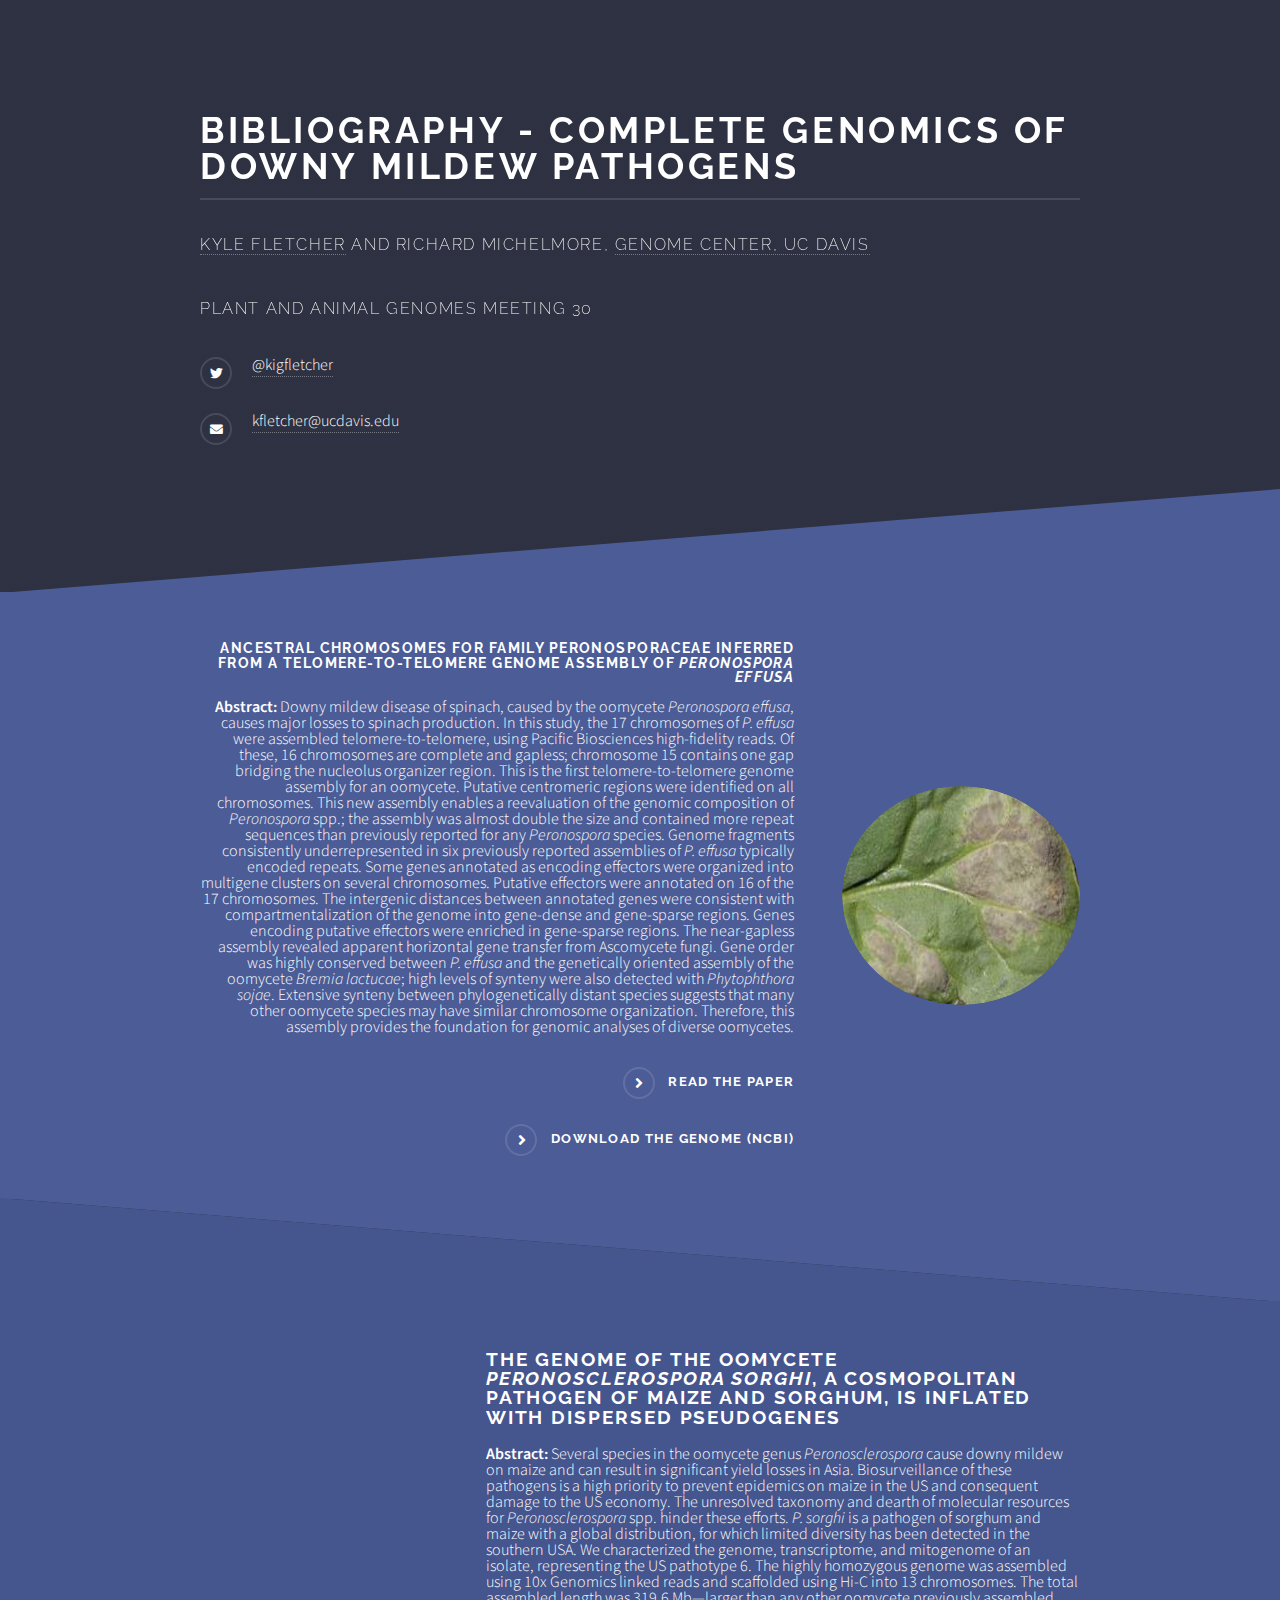
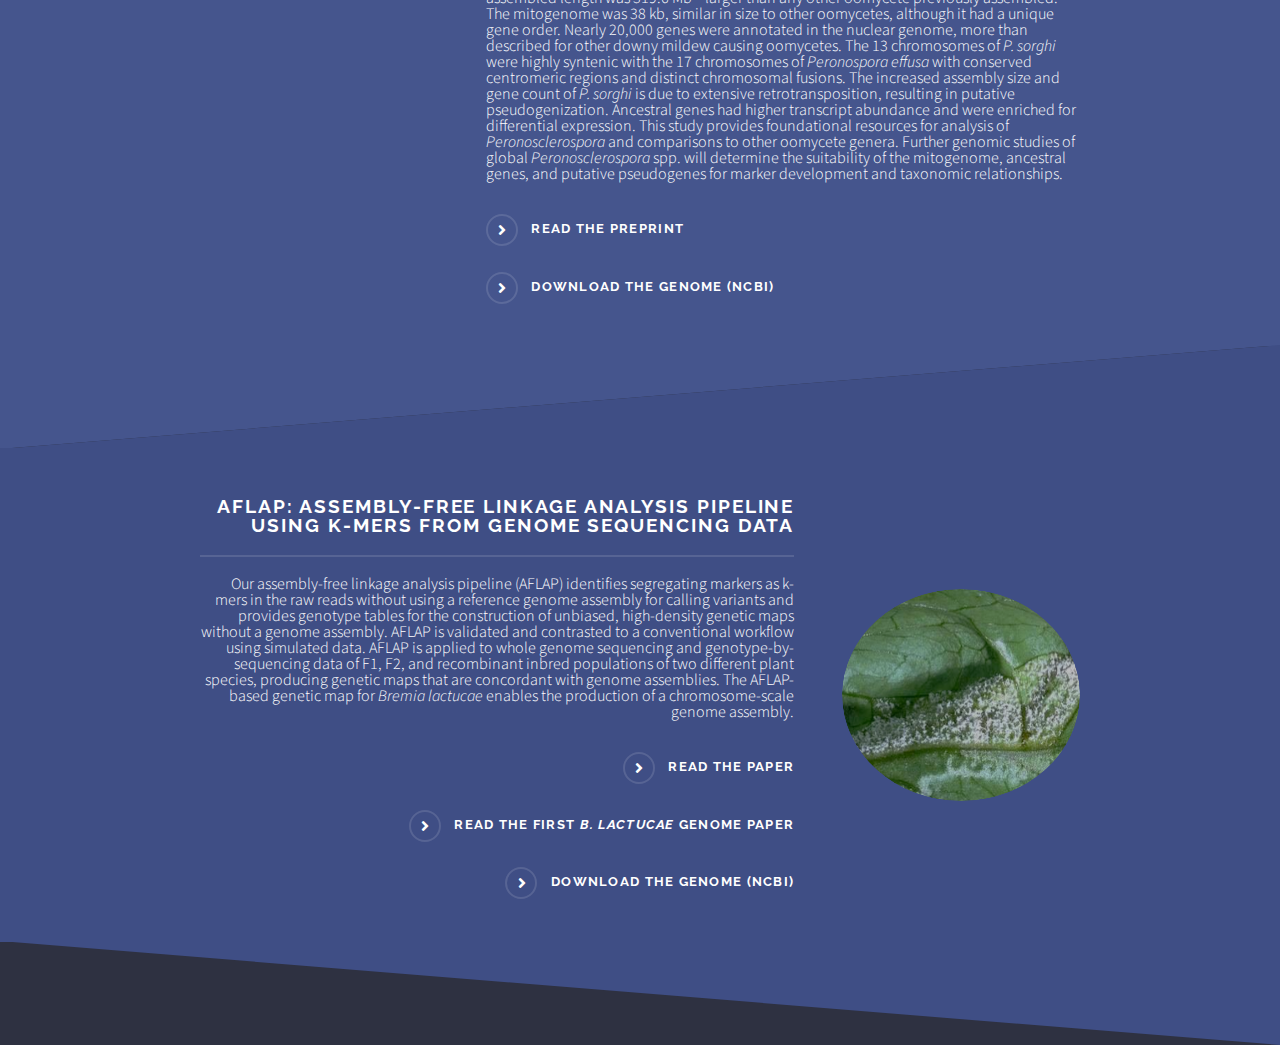
==== index.html @ bbe4cfde "Rename PAG-Bibliography.html to index.html" ====
<!DOCTYPE HTML>
<!--
	Solid State by HTML5 UP
	html5up.net | @ajlkn
	Free for personal and commercial use under the CCA 3.0 license (html5up.net/license)
-->
<html>
	<head>
		<title>Bibliography - Complete genomics of downy mildew pathogens</title>
		<meta charset="utf-8" />
		<meta name="viewport" content="width=device-width, initial-scale=1, user-scalable=no" />
		<link rel="stylesheet" href="assets/css/main.css" />
		<noscript><link rel="stylesheet" href="assets/css/noscript.css" /></noscript>
	</head>
	<body class="is-preload">

		<!-- Page Wrapper -->
			<div id="page-wrapper">
				<!-- Banner -->
					<section id="banner">
						<div class="inner">
							<h2>Bibliography - Complete genomics of downy mildew pathogens</h2>
							<p><a href="mailto:kfletcher@ucdavis.edu" target="_blank">Kyle Fletcher</a> and Richard Michelmore, <a href="https://genomecenter.ucdavis.edu/" target="_blank">Genome Center, UC Davis</a></p>
							<p>Plant and Animal Genomes meeting 30</p>
							<ul class="contact">
								<li class="icon brands fa-twitter"><a href="https://twitter.com/KIGFletcher" target="_blank"> @kigfletcher</a></li>
								<li class="icon solid fa-envelope"><a href="mailto:kfletcher@ucdavis.edu">kfletcher@ucdavis.edu</a></li>
							</ul>
						</div>
					</section>

				<!-- Wrapper -->
					<section id="wrapper">

						<!-- One -->
							<section id="one" class="wrapper spotlight style1">
								<div class="inner">
									<a class="image"><img src="images/PeffusaFig.png" alt="" /></a>
									<div class="content">
										<h3>Ancestral Chromosomes for Family Peronosporaceae Inferred from a Telomere-to-Telomere Genome Assembly of <i>Peronospora effusa</i></h3>
										<p><font size = "3"><b>Abstract:</b> Downy mildew disease of spinach, caused by the oomycete <i>Peronospora effusa</i>, causes major losses to spinach production. In this study, the 17 chromosomes of <i>P. effusa</i> were assembled telomere-to-telomere, using Pacific Biosciences high-fidelity reads. Of these, 16 chromosomes are complete and gapless; chromosome 15 contains one gap bridging the nucleolus organizer region. This is the first telomere-to-telomere genome assembly for an oomycete. Putative centromeric regions were identified on all chromosomes. This new assembly enables a reevaluation of the genomic composition of <i>Peronospora</i> spp.; the assembly was almost double the size and contained more repeat sequences than previously reported for any <i>Peronospora</i> species. Genome fragments consistently underrepresented in six previously reported assemblies of <i>P. effusa</i> typically encoded repeats. Some genes annotated as encoding effectors were organized into multigene clusters on several chromosomes. Putative effectors were annotated on 16 of the 17 chromosomes. The intergenic distances between annotated genes were consistent with compartmentalization of the genome into gene-dense and gene-sparse regions. Genes encoding putative effectors were enriched in gene-sparse regions. The near-gapless assembly revealed apparent horizontal gene transfer from Ascomycete fungi. Gene order was highly conserved between <i>P. effusa</i> and the genetically oriented assembly of the oomycete <i>Bremia lactucae</i>; high levels of synteny were also detected with <i>Phytophthora sojae</i>. Extensive synteny between phylogenetically distant species suggests that many other oomycete species may have similar chromosome organization. Therefore, this assembly provides the foundation for genomic analyses of diverse oomycetes.</font></p>
										<a href="https://apsjournals.apsnet.org/doi/10.1094/MPMI-09-21-0227-R" target="_blank" class="special">Read the paper</a>
										<a href="https://www.ncbi.nlm.nih.gov/assembly/GCA_021491655.1" target="_blank" class="special">Download the genome (NCBI)</a>
									</div>
								</div>
							</section>

						<!-- Two -->
							<section id="two" class="wrapper alt spotlight style2">
								<div class="inner">
									<a class="image"><img src="images/PsorghiFig.png" alt="" /></a>
									<div class="content">
										<h2>The genome of the oomycete <i>Peronosclerospora sorghi</i>, a cosmopolitan pathogen of maize and sorghum, is inflated with dispersed pseudogenes</h2>
										<p><font size = "3"><b>Abstract:</b> Several species in the oomycete genus <i>Peronosclerospora</i> cause downy mildew on maize and can result in significant yield losses in Asia. Biosurveillance of these pathogens is a high priority to prevent epidemics on maize in the US and consequent damage to the US economy. The unresolved taxonomy and dearth of molecular resources for <i>Peronosclerospora</i> spp. hinder these efforts. <i>P. sorghi</i> is a pathogen of sorghum and maize with a global distribution, for which limited diversity has been detected in the southern USA. We characterized the genome, transcriptome, and mitogenome of an isolate, representing the US pathotype 6. The highly homozygous genome was assembled using 10x Genomics linked reads and scaffolded using Hi-C into 13 chromosomes. The total assembled length was 319.6 Mb—larger than any other oomycete previously assembled. The mitogenome was 38 kb, similar in size to other oomycetes, although it had a unique gene order. Nearly 20,000 genes were annotated in the nuclear genome, more than described for other downy mildew causing oomycetes. The 13 chromosomes of <i>P. sorghi</i> were highly syntenic with the 17 chromosomes of <i>Peronospora effusa</i> with conserved centromeric regions and distinct chromosomal fusions. The increased assembly size and gene count of <i>P. sorghi</i> is due to extensive retrotransposition, resulting in putative pseudogenization. Ancestral genes had higher transcript abundance and were enriched for differential expression. This study provides foundational resources for analysis of <i>Peronosclerospora</i> and comparisons to other oomycete genera. Further genomic studies of global <i>Peronosclerospora</i> spp. will determine the suitability of the mitogenome, ancestral genes, and putative pseudogenes for marker development and taxonomic relationships.</font></p>
										<a href="https://www.biorxiv.org/content/10.1101/2022.07.13.499355v1" target="_blank" class="special">Read the preprint</a>
										<a href="https://www.ncbi.nlm.nih.gov/assembly/GCA_026184515.1/" target="_blank" class="special">Download the genome (NCBI)</a>
									</div>
								</div>
							</section>

						<!-- Three -->
							<section id="three" class="wrapper spotlight style3">
								<div class="inner">
									<a class="image"><img src="images/BlactucaeFig.png" alt="" /></a>
									<div class="content">
										<h2 class="major">AFLAP: assembly-free linkage analysis pipeline using k-mers from genome sequencing data</h2>
										<p><font size = "3">Our assembly-free linkage analysis pipeline (AFLAP) identifies segregating markers as k-mers in the raw reads without using a reference genome assembly for calling variants and provides genotype tables for the construction of unbiased, high-density genetic maps without a genome assembly. AFLAP is validated and contrasted to a conventional workflow using simulated data. AFLAP is applied to whole genome sequencing and genotype-by-sequencing data of F1, F2, and recombinant inbred populations of two different plant species, producing genetic maps that are concordant with genome assemblies. The AFLAP-based genetic map for <i>Bremia lactucae</i> enables the production of a chromosome-scale genome assembly.</font></p>
										<a href="https://genomebiology.biomedcentral.com/articles/10.1186/s13059-021-02326-x" target="_blank" class="special">Read the paper</a>
										<a href="https://www.nature.com/articles/s41467-019-10550-0" target="_blank" class="special">Read the first <i>B. lactucae</i> genome paper</a>
										<a href="https://www.ncbi.nlm.nih.gov/assembly/GCA_004359215.2" target="_blank" class="special">Download the genome (NCBI)</a>
									</div>
								</div>
							</section>



		<!-- Scripts -->
			<script src="assets/js/jquery.min.js"></script>
			<script src="assets/js/jquery.scrollex.min.js"></script>
			<script src="assets/js/browser.min.js"></script>
			<script src="assets/js/breakpoints.min.js"></script>
			<script src="assets/js/util.js"></script>
			<script src="assets/js/main.js"></script>

	</body>
</html>
---- assets/css/main.css ----
@import url(fontawesome-all.min.css);
@import url("https://fonts.googleapis.com/css?family=Raleway:200,700|Source+Sans+Pro:300,600,300italic,600italic");

/*
	Solid State by HTML5 UP
	html5up.net | @ajlkn
	Free for personal and commercial use under the CCA 3.0 license (html5up.net/license)
*/

html, body, div, span, applet, object,
iframe, h1, h2, h3, h4, h5, h6, p, blockquote,
pre, a, abbr, acronym, address, big, cite,
code, del, dfn, em, img, ins, kbd, q, s, samp,
small, strike, strong, sub, sup, tt, var, b,
u, i, center, dl, dt, dd, ol, ul, li, fieldset,
form, label, legend, table, caption, tbody,
tfoot, thead, tr, th, td, article, aside,
canvas, details, embed, figure, figcaption,
footer, header, hgroup, menu, nav, output, ruby,
section, summary, time, mark, audio, video {
	margin: 0;
	padding: 0;
	border: 0;
	font-size: 100%;
	font: inherit;
	vertical-align: baseline;}

article, aside, details, figcaption, figure,
footer, header, hgroup, menu, nav, section {
	display: block;}

body {
	line-height: 1;
}

ol, ul {
	list-style: none;
}

blockquote, q {
	quotes: none;
}

	blockquote:before, blockquote:after, q:before, q:after {
		content: '';
		content: none;
	}

table {
	border-collapse: collapse;
	border-spacing: 0;
}

body {
	-webkit-text-size-adjust: none;
}

mark {
	background-color: transparent;
	color: inherit;
}

input::-moz-focus-inner {
	border: 0;
	padding: 0;
}

input, select, textarea {
	-moz-appearance: none;
	-webkit-appearance: none;
	-ms-appearance: none;
	appearance: none;
}

/* Basic */

	@-ms-viewport {
		width: device-width;
	}

	body {
		-ms-overflow-style: scrollbar;
	}

	@media screen and (max-width: 480px) {

		html, body {
			min-width: 320px;
		}

	}

	html {
		box-sizing: border-box;
	}

	*, *:before, *:after {
		box-sizing: inherit;
	}

	body {
		background-color: #2e3141;
		background-image: linear-gradient(to top, rgba(46, 49, 65, 0.8), rgba(46, 49, 65, 0.8)), url("../../images/bg.jpg");
		background-size: auto,
 cover;
		background-attachment: fixed,
 fixed;
		background-position: center,
 center;
	}

		body.is-preload *, body.is-preload *:before, body.is-preload *:after {
			-moz-animation: none !important;
			-webkit-animation: none !important;
			-ms-animation: none !important;
			animation: none !important;
			-moz-transition: none !important;
			-webkit-transition: none !important;
			-ms-transition: none !important;
			transition: none !important;
		}

/* Type */

	body, input, select, textarea {
		color: #ffffff;
		font-family: "Source Sans Pro", Helvetica, sans-serif;
		font-size: 16.5pt;
		font-weight: 300;
		line-height: 1;
	}

		@media screen and (max-width: 1680px) {

			body, input, select, textarea {
				font-size: 13pt;
			}

		}

		@media screen and (max-width: 1280px) {

			body, input, select, textarea {
				font-size: 12pt;
			}

		}

		@media screen and (max-width: 980px) {

			body, input, select, textarea {
				font-size: 12pt;
			}

		}

		@media screen and (max-width: 736px) {

			body, input, select, textarea {
				font-size: 12pt;
			}

		}

		@media screen and (max-width: 480px) {

			body, input, select, textarea {
				font-size: 12pt;
			}

		}

	a {
		-moz-transition: color 0.2s ease-in-out, border-bottom-color 0.2s ease-in-out;
		-webkit-transition: color 0.2s ease-in-out, border-bottom-color 0.2s ease-in-out;
		-ms-transition: color 0.2s ease-in-out, border-bottom-color 0.2s ease-in-out;
		transition: color 0.2s ease-in-out, border-bottom-color 0.2s ease-in-out;
		border-bottom: dotted 1px rgba(255, 255, 255, 0.35);
		color: #ffffff;
		text-decoration: none;
	}

		a:hover {
			border-bottom-color: transparent;
			color: #ffffff !important;
		}

		a.special:not(.button) {
			text-decoration: none;
			border-bottom: 0;
			display: block;
			font-family: Raleway, Helvetica, sans-serif;
			font-size: 0.8em;
			font-weight: 700;
			letter-spacing: 0.1em;
			margin: 0 0 2em 0;
			text-transform: uppercase;
		}

			a.special:not(.button):before {
				-moz-osx-font-smoothing: grayscale;
				-webkit-font-smoothing: antialiased;
				display: inline-block;
				font-style: normal;
				font-variant: normal;
				text-rendering: auto;
				line-height: 1;
				text-transform: none !important;
				font-family: 'Font Awesome 5 Free';
				font-weight: 900;
			}

			a.special:not(.button):before {
				-moz-transition: background-color 0.2s ease-in-out;
				-webkit-transition: background-color 0.2s ease-in-out;
				-ms-transition: background-color 0.2s ease-in-out;
				transition: background-color 0.2s ease-in-out;
				border-radius: 100%;
				border: solid 2px rgba(255, 255, 255, 0.125);
				content: '\f105';
				display: inline-block;
				font-size: 1.25em;
				height: 2em;
				line-height: 1.75em;
				margin-right: 0.85em;
				text-align: center;
				text-indent: 0.15em;
				vertical-align: middle;
				width: 2em;
			}

			a.special:not(.button):hover:before {
				background-color: rgba(255, 255, 255, 0.025);
			}

			a.special:not(.button):active:before {
				background-color: rgba(255, 255, 255, 0.075);
			}

	strong, b {
		color: #ffffff;
		font-weight: 600;
	}

	em, i {
		font-style: italic;
	}

	p {
		margin: 0 0 2em 0;
	}

	h1, h2, h3, h4, h5, h6 {
		color: #ffffff;
		font-family: Raleway, Helvetica, sans-serif;
		font-weight: 700;
		letter-spacing: 0.1em;
		margin: 0 0 1em 0;
		text-transform: uppercase;
	}

		h1 a, h2 a, h3 a, h4 a, h5 a, h6 a {
			color: inherit;
			text-decoration: none;
			border-bottom: 0;
		}

		h1 span, h2 span, h3 span, h4 span, h5 span, h6 span {
			font-weight: 200;
		}

		h1.major, h2.major, h3.major, h4.major, h5.major, h6.major {
			padding-bottom: 1em;
			border-bottom: solid 2px rgba(255, 255, 255, 0.125);
		}

	h2 {
		font-size: 1.2em;
	}

	h3 {
		font-size: 0.9em;
	}

	h4 {
		font-size: 0.7em;
	}

	h5 {
		font-size: 0.7em;
	}

	h6 {
		font-size: 0.7em;
	}

	@media screen and (max-width: 736px) {

		h2 {
			font-size: 1em;
		}

		h3 {
			font-size: 0.8em;
		}

	}

	sub {
		font-size: 0.8em;
		position: relative;
		top: 0.5em;
	}

	sup {
		font-size: 0.8em;
		position: relative;
		top: -0.5em;
	}

	blockquote {
		border-left: solid 4px rgba(255, 255, 255, 0.125);
		font-style: italic;
		margin: 0 0 2em 0;
		padding: 0.5em 0 0.5em 2em;
	}

	code {
		background: rgba(255, 255, 255, 0.025);
		border-radius: 5px;
		border: solid 2px rgba(255, 255, 255, 0.125);
		font-family: "Courier New", monospace;
		font-size: 0.9em;
		margin: 0 0.25em;
		padding: 0.25em 0.65em;
	}

	pre {
		-webkit-overflow-scrolling: touch;
		font-family: "Courier New", monospace;
		font-size: 0.9em;
		margin: 0 0 2em 0;
	}

		pre code {
			display: block;
			line-height: 1.75em;
			padding: 1em 1.5em;
			overflow-x: auto;
		}

	hr {
		border: 0;
		border-bottom: solid 2px rgba(255, 255, 255, 0.125);
		margin: 2.5em 0;
	}

		hr.major {
			margin: 4em 0;
		}

	.align-left {
		text-align: left;
	}

	.align-center {
		text-align: center;
	}

	.align-right {
		text-align: right;
	}

/* Row */

	.row {
		display: flex;
		flex-wrap: wrap;
		box-sizing: border-box;
		align-items: stretch;
	}

		.row > * {
			box-sizing: border-box;
		}

		.row.gtr-uniform > * > :last-child {
			margin-bottom: 0;
		}

		.row.aln-left {
			justify-content: flex-start;
		}

		.row.aln-center {
			justify-content: center;
		}

		.row.aln-right {
			justify-content: flex-end;
		}

		.row.aln-top {
			align-items: flex-start;
		}

		.row.aln-middle {
			align-items: center;
		}

		.row.aln-bottom {
			align-items: flex-end;
		}

		.row > .imp {
			order: -1;
		}

		.row > .col-1 {
			width: 8.33333%;
		}

		.row > .off-1 {
			margin-left: 8.33333%;
		}

		.row > .col-2 {
			width: 16.66667%;
		}

		.row > .off-2 {
			margin-left: 16.66667%;
		}

		.row > .col-3 {
			width: 25%;
		}

		.row > .off-3 {
			margin-left: 25%;
		}

		.row > .col-4 {
			width: 33.33333%;
		}

		.row > .off-4 {
			margin-left: 33.33333%;
		}

		.row > .col-5 {
			width: 41.66667%;
		}

		.row > .off-5 {
			margin-left: 41.66667%;
		}

		.row > .col-6 {
			width: 50%;
		}

		.row > .off-6 {
			margin-left: 50%;
		}

		.row > .col-7 {
			width: 58.33333%;
		}

		.row > .off-7 {
			margin-left: 58.33333%;
		}

		.row > .col-8 {
			width: 66.66667%;
		}

		.row > .off-8 {
			margin-left: 66.66667%;
		}

		.row > .col-9 {
			width: 75%;
		}

		.row > .off-9 {
			margin-left: 75%;
		}

		.row > .col-10 {
			width: 83.33333%;
		}

		.row > .off-10 {
			margin-left: 83.33333%;
		}

		.row > .col-11 {
			width: 91.66667%;
		}

		.row > .off-11 {
			margin-left: 91.66667%;
		}

		.row > .col-12 {
			width: 100%;
		}

		.row > .off-12 {
			margin-left: 100%;
		}

		.row.gtr-0 {
			margin-top: 0;
			margin-left: 0em;
		}

			.row.gtr-0 > * {
				padding: 0 0 0 0em;
			}

			.row.gtr-0.gtr-uniform {
				margin-top: 0em;
			}

				.row.gtr-0.gtr-uniform > * {
					padding-top: 0em;
				}

		.row.gtr-25 {
			margin-top: 0;
			margin-left: -0.4375em;
		}

			.row.gtr-25 > * {
				padding: 0 0 0 0.4375em;
			}

			.row.gtr-25.gtr-uniform {
				margin-top: -0.4375em;
			}

				.row.gtr-25.gtr-uniform > * {
					padding-top: 0.4375em;
				}

		.row.gtr-50 {
			margin-top: 0;
			margin-left: -0.875em;
		}

			.row.gtr-50 > * {
				padding: 0 0 0 0.875em;
			}

			.row.gtr-50.gtr-uniform {
				margin-top: -0.875em;
			}

				.row.gtr-50.gtr-uniform > * {
					padding-top: 0.875em;
				}

		.row {
			margin-top: 0;
			margin-left: -1.75em;
		}

			.row > * {
				padding: 0 0 0 1.75em;
			}

			.row.gtr-uniform {
				margin-top: -1.75em;
			}

				.row.gtr-uniform > * {
					padding-top: 1.75em;
				}

		.row.gtr-150 {
			margin-top: 0;
			margin-left: -2.625em;
		}

			.row.gtr-150 > * {
				padding: 0 0 0 2.625em;
			}

			.row.gtr-150.gtr-uniform {
				margin-top: -2.625em;
			}

				.row.gtr-150.gtr-uniform > * {
					padding-top: 2.625em;
				}

		.row.gtr-200 {
			margin-top: 0;
			margin-left: -3.5em;
		}

			.row.gtr-200 > * {
				padding: 0 0 0 3.5em;
			}

			.row.gtr-200.gtr-uniform {
				margin-top: -3.5em;
			}

				.row.gtr-200.gtr-uniform > * {
					padding-top: 3.5em;
				}

		@media screen and (max-width: 1680px) {

			.row {
				display: flex;
				flex-wrap: wrap;
				box-sizing: border-box;
				align-items: stretch;
			}

				.row > * {
					box-sizing: border-box;
				}

				.row.gtr-uniform > * > :last-child {
					margin-bottom: 0;
				}

				.row.aln-left {
					justify-content: flex-start;
				}

				.row.aln-center {
					justify-content: center;
				}

				.row.aln-right {
					justify-content: flex-end;
				}

				.row.aln-top {
					align-items: flex-start;
				}

				.row.aln-middle {
					align-items: center;
				}

				.row.aln-bottom {
					align-items: flex-end;
				}

				.row > .imp-xlarge {
					order: -1;
				}

				.row > .col-1-xlarge {
					width: 8.33333%;
				}

				.row > .off-1-xlarge {
					margin-left: 8.33333%;
				}

				.row > .col-2-xlarge {
					width: 16.66667%;
				}

				.row > .off-2-xlarge {
					margin-left: 16.66667%;
				}

				.row > .col-3-xlarge {
					width: 25%;
				}

				.row > .off-3-xlarge {
					margin-left: 25%;
				}

				.row > .col-4-xlarge {
					width: 33.33333%;
				}

				.row > .off-4-xlarge {
					margin-left: 33.33333%;
				}

				.row > .col-5-xlarge {
					width: 41.66667%;
				}

				.row > .off-5-xlarge {
					margin-left: 41.66667%;
				}

				.row > .col-6-xlarge {
					width: 50%;
				}

				.row > .off-6-xlarge {
					margin-left: 50%;
				}

				.row > .col-7-xlarge {
					width: 58.33333%;
				}

				.row > .off-7-xlarge {
					margin-left: 58.33333%;
				}

				.row > .col-8-xlarge {
					width: 66.66667%;
				}

				.row > .off-8-xlarge {
					margin-left: 66.66667%;
				}

				.row > .col-9-xlarge {
					width: 75%;
				}

				.row > .off-9-xlarge {
					margin-left: 75%;
				}

				.row > .col-10-xlarge {
					width: 83.33333%;
				}

				.row > .off-10-xlarge {
					margin-left: 83.33333%;
				}

				.row > .col-11-xlarge {
					width: 91.66667%;
				}

				.row > .off-11-xlarge {
					margin-left: 91.66667%;
				}

				.row > .col-12-xlarge {
					width: 100%;
				}

				.row > .off-12-xlarge {
					margin-left: 100%;
				}

				.row.gtr-0 {
					margin-top: 0;
					margin-left: 0em;
				}

					.row.gtr-0 > * {
						padding: 0 0 0 0em;
					}

					.row.gtr-0.gtr-uniform {
						margin-top: 0em;
					}

						.row.gtr-0.gtr-uniform > * {
							padding-top: 0em;
						}

				.row.gtr-25 {
					margin-top: 0;
					margin-left: -0.4375em;
				}

					.row.gtr-25 > * {
						padding: 0 0 0 0.4375em;
					}

					.row.gtr-25.gtr-uniform {
						margin-top: -0.4375em;
					}

						.row.gtr-25.gtr-uniform > * {
							padding-top: 0.4375em;
						}

				.row.gtr-50 {
					margin-top: 0;
					margin-left: -0.875em;
				}

					.row.gtr-50 > * {
						padding: 0 0 0 0.875em;
					}

					.row.gtr-50.gtr-uniform {
						margin-top: -0.875em;
					}

						.row.gtr-50.gtr-uniform > * {
							padding-top: 0.875em;
						}

				.row {
					margin-top: 0;
					margin-left: -1.75em;
				}

					.row > * {
						padding: 0 0 0 1.75em;
					}

					.row.gtr-uniform {
						margin-top: -1.75em;
					}

						.row.gtr-uniform > * {
							padding-top: 1.75em;
						}

				.row.gtr-150 {
					margin-top: 0;
					margin-left: -2.625em;
				}

					.row.gtr-150 > * {
						padding: 0 0 0 2.625em;
					}

					.row.gtr-150.gtr-uniform {
						margin-top: -2.625em;
					}

						.row.gtr-150.gtr-uniform > * {
							padding-top: 2.625em;
						}

				.row.gtr-200 {
					margin-top: 0;
					margin-left: -3.5em;
				}

					.row.gtr-200 > * {
						padding: 0 0 0 3.5em;
					}

					.row.gtr-200.gtr-uniform {
						margin-top: -3.5em;
					}

						.row.gtr-200.gtr-uniform > * {
							padding-top: 3.5em;
						}

		}

		@media screen and (max-width: 1280px) {

			.row {
				display: flex;
				flex-wrap: wrap;
				box-sizing: border-box;
				align-items: stretch;
			}

				.row > * {
					box-sizing: border-box;
				}

				.row.gtr-uniform > * > :last-child {
					margin-bottom: 0;
				}

				.row.aln-left {
					justify-content: flex-start;
				}

				.row.aln-center {
					justify-content: center;
				}

				.row.aln-right {
					justify-content: flex-end;
				}

				.row.aln-top {
					align-items: flex-start;
				}

				.row.aln-middle {
					align-items: center;
				}

				.row.aln-bottom {
					align-items: flex-end;
				}

				.row > .imp-large {
					order: -1;
				}

				.row > .col-1-large {
					width: 8.33333%;
				}

				.row > .off-1-large {
					margin-left: 8.33333%;
				}

				.row > .col-2-large {
					width: 16.66667%;
				}

				.row > .off-2-large {
					margin-left: 16.66667%;
				}

				.row > .col-3-large {
					width: 25%;
				}

				.row > .off-3-large {
					margin-left: 25%;
				}

				.row > .col-4-large {
					width: 33.33333%;
				}

				.row > .off-4-large {
					margin-left: 33.33333%;
				}

				.row > .col-5-large {
					width: 41.66667%;
				}

				.row > .off-5-large {
					margin-left: 41.66667%;
				}

				.row > .col-6-large {
					width: 50%;
				}

				.row > .off-6-large {
					margin-left: 50%;
				}

				.row > .col-7-large {
					width: 58.33333%;
				}

				.row > .off-7-large {
					margin-left: 58.33333%;
				}

				.row > .col-8-large {
					width: 66.66667%;
				}

				.row > .off-8-large {
					margin-left: 66.66667%;
				}

				.row > .col-9-large {
					width: 75%;
				}

				.row > .off-9-large {
					margin-left: 75%;
				}

				.row > .col-10-large {
					width: 83.33333%;
				}

				.row > .off-10-large {
					margin-left: 83.33333%;
				}

				.row > .col-11-large {
					width: 91.66667%;
				}

				.row > .off-11-large {
					margin-left: 91.66667%;
				}

				.row > .col-12-large {
					width: 100%;
				}

				.row > .off-12-large {
					margin-left: 100%;
				}

				.row.gtr-0 {
					margin-top: 0;
					margin-left: 0em;
				}

					.row.gtr-0 > * {
						padding: 0 0 0 0em;
					}

					.row.gtr-0.gtr-uniform {
						margin-top: 0em;
					}

						.row.gtr-0.gtr-uniform > * {
							padding-top: 0em;
						}

				.row.gtr-25 {
					margin-top: 0;
					margin-left: -0.4375em;
				}

					.row.gtr-25 > * {
						padding: 0 0 0 0.4375em;
					}

					.row.gtr-25.gtr-uniform {
						margin-top: -0.4375em;
					}

						.row.gtr-25.gtr-uniform > * {
							padding-top: 0.4375em;
						}

				.row.gtr-50 {
					margin-top: 0;
					margin-left: -0.875em;
				}

					.row.gtr-50 > * {
						padding: 0 0 0 0.875em;
					}

					.row.gtr-50.gtr-uniform {
						margin-top: -0.875em;
					}

						.row.gtr-50.gtr-uniform > * {
							padding-top: 0.875em;
						}

				.row {
					margin-top: 0;
					margin-left: -1.75em;
				}

					.row > * {
						padding: 0 0 0 1.75em;
					}

					.row.gtr-uniform {
						margin-top: -1.75em;
					}

						.row.gtr-uniform > * {
							padding-top: 1.75em;
						}

				.row.gtr-150 {
					margin-top: 0;
					margin-left: -2.625em;
				}

					.row.gtr-150 > * {
						padding: 0 0 0 2.625em;
					}

					.row.gtr-150.gtr-uniform {
						margin-top: -2.625em;
					}

						.row.gtr-150.gtr-uniform > * {
							padding-top: 2.625em;
						}

				.row.gtr-200 {
					margin-top: 0;
					margin-left: -3.5em;
				}

					.row.gtr-200 > * {
						padding: 0 0 0 3.5em;
					}

					.row.gtr-200.gtr-uniform {
						margin-top: -3.5em;
					}

						.row.gtr-200.gtr-uniform > * {
							padding-top: 3.5em;
						}

		}

		@media screen and (max-width: 980px) {

			.row {
				display: flex;
				flex-wrap: wrap;
				box-sizing: border-box;
				align-items: stretch;
			}

				.row > * {
					box-sizing: border-box;
				}

				.row.gtr-uniform > * > :last-child {
					margin-bottom: 0;
				}

				.row.aln-left {
					justify-content: flex-start;
				}

				.row.aln-center {
					justify-content: center;
				}

				.row.aln-right {
					justify-content: flex-end;
				}

				.row.aln-top {
					align-items: flex-start;
				}

				.row.aln-middle {
					align-items: center;
				}

				.row.aln-bottom {
					align-items: flex-end;
				}

				.row > .imp-medium {
					order: -1;
				}

				.row > .col-1-medium {
					width: 8.33333%;
				}

				.row > .off-1-medium {
					margin-left: 8.33333%;
				}

				.row > .col-2-medium {
					width: 16.66667%;
				}

				.row > .off-2-medium {
					margin-left: 16.66667%;
				}

				.row > .col-3-medium {
					width: 25%;
				}

				.row > .off-3-medium {
					margin-left: 25%;
				}

				.row > .col-4-medium {
					width: 33.33333%;
				}

				.row > .off-4-medium {
					margin-left: 33.33333%;
				}

				.row > .col-5-medium {
					width: 41.66667%;
				}

				.row > .off-5-medium {
					margin-left: 41.66667%;
				}

				.row > .col-6-medium {
					width: 50%;
				}

				.row > .off-6-medium {
					margin-left: 50%;
				}

				.row > .col-7-medium {
					width: 58.33333%;
				}

				.row > .off-7-medium {
					margin-left: 58.33333%;
				}

				.row > .col-8-medium {
					width: 66.66667%;
				}

				.row > .off-8-medium {
					margin-left: 66.66667%;
				}

				.row > .col-9-medium {
					width: 75%;
				}

				.row > .off-9-medium {
					margin-left: 75%;
				}

				.row > .col-10-medium {
					width: 83.33333%;
				}

				.row > .off-10-medium {
					margin-left: 83.33333%;
				}

				.row > .col-11-medium {
					width: 91.66667%;
				}

				.row > .off-11-medium {
					margin-left: 91.66667%;
				}

				.row > .col-12-medium {
					width: 100%;
				}

				.row > .off-12-medium {
					margin-left: 100%;
				}

				.row.gtr-0 {
					margin-top: 0;
					margin-left: 0em;
				}

					.row.gtr-0 > * {
						padding: 0 0 0 0em;
					}

					.row.gtr-0.gtr-uniform {
						margin-top: 0em;
					}

						.row.gtr-0.gtr-uniform > * {
							padding-top: 0em;
						}

				.row.gtr-25 {
					margin-top: 0;
					margin-left: -0.4375em;
				}

					.row.gtr-25 > * {
						padding: 0 0 0 0.4375em;
					}

					.row.gtr-25.gtr-uniform {
						margin-top: -0.4375em;
					}

						.row.gtr-25.gtr-uniform > * {
							padding-top: 0.4375em;
						}

				.row.gtr-50 {
					margin-top: 0;
					margin-left: -0.875em;
				}

					.row.gtr-50 > * {
						padding: 0 0 0 0.875em;
					}

					.row.gtr-50.gtr-uniform {
						margin-top: -0.875em;
					}

						.row.gtr-50.gtr-uniform > * {
							padding-top: 0.875em;
						}

				.row {
					margin-top: 0;
					margin-left: -1.75em;
				}

					.row > * {
						padding: 0 0 0 1.75em;
					}

					.row.gtr-uniform {
						margin-top: -1.75em;
					}

						.row.gtr-uniform > * {
							padding-top: 1.75em;
						}

				.row.gtr-150 {
					margin-top: 0;
					margin-left: -2.625em;
				}

					.row.gtr-150 > * {
						padding: 0 0 0 2.625em;
					}

					.row.gtr-150.gtr-uniform {
						margin-top: -2.625em;
					}

						.row.gtr-150.gtr-uniform > * {
							padding-top: 2.625em;
						}

				.row.gtr-200 {
					margin-top: 0;
					margin-left: -3.5em;
				}

					.row.gtr-200 > * {
						padding: 0 0 0 3.5em;
					}

					.row.gtr-200.gtr-uniform {
						margin-top: -3.5em;
					}

						.row.gtr-200.gtr-uniform > * {
							padding-top: 3.5em;
						}

		}

		@media screen and (max-width: 736px) {

			.row {
				display: flex;
				flex-wrap: wrap;
				box-sizing: border-box;
				align-items: stretch;
			}

				.row > * {
					box-sizing: border-box;
				}

				.row.gtr-uniform > * > :last-child {
					margin-bottom: 0;
				}

				.row.aln-left {
					justify-content: flex-start;
				}

				.row.aln-center {
					justify-content: center;
				}

				.row.aln-right {
					justify-content: flex-end;
				}

				.row.aln-top {
					align-items: flex-start;
				}

				.row.aln-middle {
					align-items: center;
				}

				.row.aln-bottom {
					align-items: flex-end;
				}

				.row > .imp-small {
					order: -1;
				}

				.row > .col-1-small {
					width: 8.33333%;
				}

				.row > .off-1-small {
					margin-left: 8.33333%;
				}

				.row > .col-2-small {
					width: 16.66667%;
				}

				.row > .off-2-small {
					margin-left: 16.66667%;
				}

				.row > .col-3-small {
					width: 25%;
				}

				.row > .off-3-small {
					margin-left: 25%;
				}

				.row > .col-4-small {
					width: 33.33333%;
				}

				.row > .off-4-small {
					margin-left: 33.33333%;
				}

				.row > .col-5-small {
					width: 41.66667%;
				}

				.row > .off-5-small {
					margin-left: 41.66667%;
				}

				.row > .col-6-small {
					width: 50%;
				}

				.row > .off-6-small {
					margin-left: 50%;
				}

				.row > .col-7-small {
					width: 58.33333%;
				}

				.row > .off-7-small {
					margin-left: 58.33333%;
				}

				.row > .col-8-small {
					width: 66.66667%;
				}

				.row > .off-8-small {
					margin-left: 66.66667%;
				}

				.row > .col-9-small {
					width: 75%;
				}

				.row > .off-9-small {
					margin-left: 75%;
				}

				.row > .col-10-small {
					width: 83.33333%;
				}

				.row > .off-10-small {
					margin-left: 83.33333%;
				}

				.row > .col-11-small {
					width: 91.66667%;
				}

				.row > .off-11-small {
					margin-left: 91.66667%;
				}

				.row > .col-12-small {
					width: 100%;
				}

				.row > .off-12-small {
					margin-left: 100%;
				}

				.row.gtr-0 {
					margin-top: 0;
					margin-left: 0em;
				}

					.row.gtr-0 > * {
						padding: 0 0 0 0em;
					}

					.row.gtr-0.gtr-uniform {
						margin-top: 0em;
					}

						.row.gtr-0.gtr-uniform > * {
							padding-top: 0em;
						}

				.row.gtr-25 {
					margin-top: 0;
					margin-left: -0.3125em;
				}

					.row.gtr-25 > * {
						padding: 0 0 0 0.3125em;
					}

					.row.gtr-25.gtr-uniform {
						margin-top: -0.3125em;
					}

						.row.gtr-25.gtr-uniform > * {
							padding-top: 0.3125em;
						}

				.row.gtr-50 {
					margin-top: 0;
					margin-left: -0.625em;
				}

					.row.gtr-50 > * {
						padding: 0 0 0 0.625em;
					}

					.row.gtr-50.gtr-uniform {
						margin-top: -0.625em;
					}

						.row.gtr-50.gtr-uniform > * {
							padding-top: 0.625em;
						}

				.row {
					margin-top: 0;
					margin-left: -1.25em;
				}

					.row > * {
						padding: 0 0 0 1.25em;
					}

					.row.gtr-uniform {
						margin-top: -1.25em;
					}

						.row.gtr-uniform > * {
							padding-top: 1.25em;
						}

				.row.gtr-150 {
					margin-top: 0;
					margin-left: -1.875em;
				}

					.row.gtr-150 > * {
						padding: 0 0 0 1.875em;
					}

					.row.gtr-150.gtr-uniform {
						margin-top: -1.875em;
					}

						.row.gtr-150.gtr-uniform > * {
							padding-top: 1.875em;
						}

				.row.gtr-200 {
					margin-top: 0;
					margin-left: -2.5em;
				}

					.row.gtr-200 > * {
						padding: 0 0 0 2.5em;
					}

					.row.gtr-200.gtr-uniform {
						margin-top: -2.5em;
					}

						.row.gtr-200.gtr-uniform > * {
							padding-top: 2.5em;
						}

		}

		@media screen and (max-width: 480px) {

			.row {
				display: flex;
				flex-wrap: wrap;
				box-sizing: border-box;
				align-items: stretch;
			}

				.row > * {
					box-sizing: border-box;
				}

				.row.gtr-uniform > * > :last-child {
					margin-bottom: 0;
				}

				.row.aln-left {
					justify-content: flex-start;
				}

				.row.aln-center {
					justify-content: center;
				}

				.row.aln-right {
					justify-content: flex-end;
				}

				.row.aln-top {
					align-items: flex-start;
				}

				.row.aln-middle {
					align-items: center;
				}

				.row.aln-bottom {
					align-items: flex-end;
				}

				.row > .imp-xsmall {
					order: -1;
				}

				.row > .col-1-xsmall {
					width: 8.33333%;
				}

				.row > .off-1-xsmall {
					margin-left: 8.33333%;
				}

				.row > .col-2-xsmall {
					width: 16.66667%;
				}

				.row > .off-2-xsmall {
					margin-left: 16.66667%;
				}

				.row > .col-3-xsmall {
					width: 25%;
				}

				.row > .off-3-xsmall {
					margin-left: 25%;
				}

				.row > .col-4-xsmall {
					width: 33.33333%;
				}

				.row > .off-4-xsmall {
					margin-left: 33.33333%;
				}

				.row > .col-5-xsmall {
					width: 41.66667%;
				}

				.row > .off-5-xsmall {
					margin-left: 41.66667%;
				}

				.row > .col-6-xsmall {
					width: 50%;
				}

				.row > .off-6-xsmall {
					margin-left: 50%;
				}

				.row > .col-7-xsmall {
					width: 58.33333%;
				}

				.row > .off-7-xsmall {
					margin-left: 58.33333%;
				}

				.row > .col-8-xsmall {
					width: 66.66667%;
				}

				.row > .off-8-xsmall {
					margin-left: 66.66667%;
				}

				.row > .col-9-xsmall {
					width: 75%;
				}

				.row > .off-9-xsmall {
					margin-left: 75%;
				}

				.row > .col-10-xsmall {
					width: 83.33333%;
				}

				.row > .off-10-xsmall {
					margin-left: 83.33333%;
				}

				.row > .col-11-xsmall {
					width: 91.66667%;
				}

				.row > .off-11-xsmall {
					margin-left: 91.66667%;
				}

				.row > .col-12-xsmall {
					width: 100%;
				}

				.row > .off-12-xsmall {
					margin-left: 100%;
				}

				.row.gtr-0 {
					margin-top: 0;
					margin-left: 0em;
				}

					.row.gtr-0 > * {
						padding: 0 0 0 0em;
					}

					.row.gtr-0.gtr-uniform {
						margin-top: 0em;
					}

						.row.gtr-0.gtr-uniform > * {
							padding-top: 0em;
						}

				.row.gtr-25 {
					margin-top: 0;
					margin-left: -0.3125em;
				}

					.row.gtr-25 > * {
						padding: 0 0 0 0.3125em;
					}

					.row.gtr-25.gtr-uniform {
						margin-top: -0.3125em;
					}

						.row.gtr-25.gtr-uniform > * {
							padding-top: 0.3125em;
						}

				.row.gtr-50 {
					margin-top: 0;
					margin-left: -0.625em;
				}

					.row.gtr-50 > * {
						padding: 0 0 0 0.625em;
					}

					.row.gtr-50.gtr-uniform {
						margin-top: -0.625em;
					}

						.row.gtr-50.gtr-uniform > * {
							padding-top: 0.625em;
						}

				.row {
					margin-top: 0;
					margin-left: -1.25em;
				}

					.row > * {
						padding: 0 0 0 1.25em;
					}

					.row.gtr-uniform {
						margin-top: -1.25em;
					}

						.row.gtr-uniform > * {
							padding-top: 1.25em;
						}

				.row.gtr-150 {
					margin-top: 0;
					margin-left: -1.875em;
				}

					.row.gtr-150 > * {
						padding: 0 0 0 1.875em;
					}

					.row.gtr-150.gtr-uniform {
						margin-top: -1.875em;
					}

						.row.gtr-150.gtr-uniform > * {
							padding-top: 1.875em;
						}

				.row.gtr-200 {
					margin-top: 0;
					margin-left: -2.5em;
				}

					.row.gtr-200 > * {
						padding: 0 0 0 2.5em;
					}

					.row.gtr-200.gtr-uniform {
						margin-top: -2.5em;
					}

						.row.gtr-200.gtr-uniform > * {
							padding-top: 2.5em;
						}

		}

		@media screen and (max-width: 360px) {

			.row {
				display: flex;
				flex-wrap: wrap;
				box-sizing: border-box;
				align-items: stretch;
			}

				.row > * {
					box-sizing: border-box;
				}

				.row.gtr-uniform > * > :last-child {
					margin-bottom: 0;
				}

				.row.aln-left {
					justify-content: flex-start;
				}

				.row.aln-center {
					justify-content: center;
				}

				.row.aln-right {
					justify-content: flex-end;
				}

				.row.aln-top {
					align-items: flex-start;
				}

				.row.aln-middle {
					align-items: center;
				}

				.row.aln-bottom {
					align-items: flex-end;
				}

				.row > .imp-xxsmall {
					order: -1;
				}

				.row > .col-1-xxsmall {
					width: 8.33333%;
				}

				.row > .off-1-xxsmall {
					margin-left: 8.33333%;
				}

				.row > .col-2-xxsmall {
					width: 16.66667%;
				}

				.row > .off-2-xxsmall {
					margin-left: 16.66667%;
				}

				.row > .col-3-xxsmall {
					width: 25%;
				}

				.row > .off-3-xxsmall {
					margin-left: 25%;
				}

				.row > .col-4-xxsmall {
					width: 33.33333%;
				}

				.row > .off-4-xxsmall {
					margin-left: 33.33333%;
				}

				.row > .col-5-xxsmall {
					width: 41.66667%;
				}

				.row > .off-5-xxsmall {
					margin-left: 41.66667%;
				}

				.row > .col-6-xxsmall {
					width: 50%;
				}

				.row > .off-6-xxsmall {
					margin-left: 50%;
				}

				.row > .col-7-xxsmall {
					width: 58.33333%;
				}

				.row > .off-7-xxsmall {
					margin-left: 58.33333%;
				}

				.row > .col-8-xxsmall {
					width: 66.66667%;
				}

				.row > .off-8-xxsmall {
					margin-left: 66.66667%;
				}

				.row > .col-9-xxsmall {
					width: 75%;
				}

				.row > .off-9-xxsmall {
					margin-left: 75%;
				}

				.row > .col-10-xxsmall {
					width: 83.33333%;
				}

				.row > .off-10-xxsmall {
					margin-left: 83.33333%;
				}

				.row > .col-11-xxsmall {
					width: 91.66667%;
				}

				.row > .off-11-xxsmall {
					margin-left: 91.66667%;
				}

				.row > .col-12-xxsmall {
					width: 100%;
				}

				.row > .off-12-xxsmall {
					margin-left: 100%;
				}

				.row.gtr-0 {
					margin-top: 0;
					margin-left: 0em;
				}

					.row.gtr-0 > * {
						padding: 0 0 0 0em;
					}

					.row.gtr-0.gtr-uniform {
						margin-top: 0em;
					}

						.row.gtr-0.gtr-uniform > * {
							padding-top: 0em;
						}

				.row.gtr-25 {
					margin-top: 0;
					margin-left: -0.3125em;
				}

					.row.gtr-25 > * {
						padding: 0 0 0 0.3125em;
					}

					.row.gtr-25.gtr-uniform {
						margin-top: -0.3125em;
					}

						.row.gtr-25.gtr-uniform > * {
							padding-top: 0.3125em;
						}

				.row.gtr-50 {
					margin-top: 0;
					margin-left: -0.625em;
				}

					.row.gtr-50 > * {
						padding: 0 0 0 0.625em;
					}

					.row.gtr-50.gtr-uniform {
						margin-top: -0.625em;
					}

						.row.gtr-50.gtr-uniform > * {
							padding-top: 0.625em;
						}

				.row {
					margin-top: 0;
					margin-left: -1.25em;
				}

					.row > * {
						padding: 0 0 0 1.25em;
					}

					.row.gtr-uniform {
						margin-top: -1.25em;
					}

						.row.gtr-uniform > * {
							padding-top: 1.25em;
						}

				.row.gtr-150 {
					margin-top: 0;
					margin-left: -1.875em;
				}

					.row.gtr-150 > * {
						padding: 0 0 0 1.875em;
					}

					.row.gtr-150.gtr-uniform {
						margin-top: -1.875em;
					}

						.row.gtr-150.gtr-uniform > * {
							padding-top: 1.875em;
						}

				.row.gtr-200 {
					margin-top: 0;
					margin-left: -2.5em;
				}

					.row.gtr-200 > * {
						padding: 0 0 0 2.5em;
					}

					.row.gtr-200.gtr-uniform {
						margin-top: -2.5em;
					}

						.row.gtr-200.gtr-uniform > * {
							padding-top: 2.5em;
						}

		}

/* Section/Article */

	section.special, article.special {
		text-align: center;
	}

/* Form */

	form {
		margin: 0 0 2em 0;
	}

		form > :last-child {
			margin-bottom: 0;
		}

		form > .fields {
			display: -moz-flex;
			display: -webkit-flex;
			display: -ms-flex;
			display: flex;
			-moz-flex-wrap: wrap;
			-webkit-flex-wrap: wrap;
			-ms-flex-wrap: wrap;
			flex-wrap: wrap;
			width: calc(100% + 3em);
			margin: -1.5em 0 2em -1.5em;
		}

			form > .fields > .field {
				-moz-flex-grow: 0;
				-webkit-flex-grow: 0;
				-ms-flex-grow: 0;
				flex-grow: 0;
				-moz-flex-shrink: 0;
				-webkit-flex-shrink: 0;
				-ms-flex-shrink: 0;
				flex-shrink: 0;
				padding: 1.5em 0 0 1.5em;
				width: calc(100% - 1.5em);
			}

				form > .fields > .field.half {
					width: calc(50% - 0.75em);
				}

				form > .fields > .field.third {
					width: calc(100%/3 - 0.5em);
				}

				form > .fields > .field.quarter {
					width: calc(25% - 0.375em);
				}

		@media screen and (max-width: 480px) {

			form > .fields {
				width: calc(100% + 3em);
				margin: -1.5em 0 2em -1.5em;
			}

				form > .fields > .field {
					padding: 1.5em 0 0 1.5em;
					width: calc(100% - 1.5em);
				}

					form > .fields > .field.half {
						width: calc(100% - 1.5em);
					}

					form > .fields > .field.third {
						width: calc(100% - 1.5em);
					}

					form > .fields > .field.quarter {
						width: calc(100% - 1.5em);
					}

		}

	label {
		color: #ffffff;
		display: block;
		font-family: Raleway, Helvetica, sans-serif;
		font-size: 0.8em;
		font-weight: 700;
		letter-spacing: 0.1em;
		margin: 0 0 0.7em 0;
		text-transform: uppercase;
	}

	input[type="text"],
	input[type="password"],
	input[type="email"],
	input[type="tel"],
	select,
	textarea {
		-moz-appearance: none;
		-webkit-appearance: none;
		-ms-appearance: none;
		appearance: none;
		background: rgba(255, 255, 255, 0.025);
		border-radius: 5px;
		border: none;
		border: solid 2px rgba(255, 255, 255, 0.125);
		color: inherit;
		display: block;
		outline: 0;
		padding: 0 1em;
		text-decoration: none;
		width: 100%;
	}

		input[type="text"]:invalid,
		input[type="password"]:invalid,
		input[type="email"]:invalid,
		input[type="tel"]:invalid,
		select:invalid,
		textarea:invalid {
			box-shadow: none;
		}

		input[type="text"]:focus,
		input[type="password"]:focus,
		input[type="email"]:focus,
		input[type="tel"]:focus,
		select:focus,
		textarea:focus {
			border-color: #5b6ba6;
		}

	select {
		background-image: url("data:image/svg+xml;charset=utf8,%3Csvg xmlns='http://www.w3.org/2000/svg' width='40' height='40' preserveAspectRatio='none' viewBox='0 0 40 40'%3E%3Cpath d='M9.4,12.3l10.4,10.4l10.4-10.4c0.2-0.2,0.5-0.4,0.9-0.4c0.3,0,0.6,0.1,0.9,0.4l3.3,3.3c0.2,0.2,0.4,0.5,0.4,0.9 c0,0.4-0.1,0.6-0.4,0.9L20.7,31.9c-0.2,0.2-0.5,0.4-0.9,0.4c-0.3,0-0.6-0.1-0.9-0.4L4.3,17.3c-0.2-0.2-0.4-0.5-0.4-0.9 c0-0.4,0.1-0.6,0.4-0.9l3.3-3.3c0.2-0.2,0.5-0.4,0.9-0.4S9.1,12.1,9.4,12.3z' fill='rgba(255, 255, 255, 0.125)' /%3E%3C/svg%3E");
		background-size: 1.25rem;
		background-repeat: no-repeat;
		background-position: calc(100% - 1rem) center;
		height: 2.75em;
		padding-right: 2.75em;
		text-overflow: ellipsis;
	}

		select option {
			color: #ffffff;
			background: #2e3141;
		}

		select:focus::-ms-value {
			background-color: transparent;
		}

		select::-ms-expand {
			display: none;
		}

	input[type="text"],
	input[type="password"],
	input[type="email"],
	select {
		height: 2.75em;
	}

	textarea {
		padding: 0.75em 1em;
	}

	input[type="checkbox"],
	input[type="radio"] {
		-moz-appearance: none;
		-webkit-appearance: none;
		-ms-appearance: none;
		appearance: none;
		display: block;
		float: left;
		margin-right: -2em;
		opacity: 0;
		width: 1em;
		z-index: -1;
	}

		input[type="checkbox"] + label,
		input[type="radio"] + label {
			text-decoration: none;
			color: #ffffff;
			cursor: pointer;
			display: inline-block;
			font-size: 1em;
			font-family: "Source Sans Pro", Helvetica, sans-serif;
			text-transform: none;
			letter-spacing: 0;
			font-weight: 300;
			padding-left: 2.4em;
			padding-right: 0.75em;
			position: relative;
		}

			input[type="checkbox"] + label:before,
			input[type="radio"] + label:before {
				-moz-osx-font-smoothing: grayscale;
				-webkit-font-smoothing: antialiased;
				display: inline-block;
				font-style: normal;
				font-variant: normal;
				text-rendering: auto;
				line-height: 1;
				text-transform: none !important;
				font-family: 'Font Awesome 5 Free';
				font-weight: 900;
			}

			input[type="checkbox"] + label:before,
			input[type="radio"] + label:before {
				background: rgba(255, 255, 255, 0.025);
				border-radius: 5px;
				border: solid 2px rgba(255, 255, 255, 0.125);
				content: '';
				display: inline-block;
				font-size: 0.8em;
				height: 2.0625em;
				left: 0;
				line-height: 2.0625em;
				position: absolute;
				text-align: center;
				top: 0;
				width: 2.0625em;
			}

		input[type="checkbox"]:checked + label:before,
		input[type="radio"]:checked + label:before {
			background: #ffffff;
			border-color: #ffffff;
			content: '\f00c';
			color: #2e3141;
		}

		input[type="checkbox"]:focus + label:before,
		input[type="radio"]:focus + label:before {
			border-color: #4c5c96;
		}

	input[type="checkbox"] + label:before {
		border-radius: 5px;
	}

	input[type="radio"] + label:before {
		border-radius: 100%;
	}

	::-webkit-input-placeholder {
		color: rgba(255, 255, 255, 0.35) !important;
		opacity: 1.0;
	}

	:-moz-placeholder {
		color: rgba(255, 255, 255, 0.35) !important;
		opacity: 1.0;
	}

	::-moz-placeholder {
		color: rgba(255, 255, 255, 0.35) !important;
		opacity: 1.0;
	}

	:-ms-input-placeholder {
		color: rgba(255, 255, 255, 0.35) !important;
		opacity: 1.0;
	}

/* Box */

	.box {
		border-radius: 5px;
		border: solid 2px rgba(255, 255, 255, 0.125);
		margin-bottom: 2em;
		padding: 1.5em;
	}

		.box > :last-child,
		.box > :last-child > :last-child,
		.box > :last-child > :last-child > :last-child {
			margin-bottom: 0;
		}

		.box.alt {
			border: 0;
			border-radius: 0;
			padding: 0;
		}

/* Icon */

	.icon {
		text-decoration: none;
		border-bottom: none;
		position: relative;
	}

		.icon:before {
			-moz-osx-font-smoothing: grayscale;
			-webkit-font-smoothing: antialiased;
			display: inline-block;
			font-style: normal;
			font-variant: normal;
			text-rendering: auto;
			line-height: 1;
			text-transform: none !important;
			font-family: 'Font Awesome 5 Free';
			font-weight: 400;
		}

		.icon > .label {
			display: none;
		}

		.icon:before {
			line-height: inherit;
		}

		.icon.solid:before {
			font-weight: 900;
		}

		.icon.brands:before {
			font-family: 'Font Awesome 5 Brands';
		}

/* Image */

	.image {
		border-radius: 5px;
		border: 0;
		display: inline-block;
		position: relative;
	}

		.image img {
			border-radius: 5px;
			display: block;
		}

		.image.left, .image.right {
			max-width: 40%;
		}

			.image.left img, .image.right img {
				width: 100%;
			}

		.image.left {
			float: left;
			padding: 0 1.5em 1em 0;
			top: 0.25em;
		}

		.image.right {
			float: right;
			padding: 0 0 1em 1.5em;
			top: 0.25em;
		}

		.image.fit {
			display: block;
			margin: 0 0 2em 0;
			width: 100%;
		}

			.image.fit img {
				width: 100%;
			}

		.image.main {
			display: block;
			margin: 0 0 3em 0;
			width: 100%;
		}

			.image.main img {
				width: 100%;
			}

/* List */

	ol {
		list-style: decimal;
		margin: 0 0 2em 0;
		padding-left: 1.25em;
	}

		ol li {
			padding-left: 0.25em;
		}

	ul {
		list-style: disc;
		margin: 0 0 2em 0;
		padding-left: 1em;
	}

		ul li {
			padding-left: 0.5em;
		}

		ul.alt {
			list-style: none;
			padding-left: 0;
		}

			ul.alt li {
				border-top: solid 1px rgba(255, 255, 255, 0.125);
				padding: 0.5em 0;
			}

				ul.alt li:first-child {
					border-top: 0;
					padding-top: 0;
				}

	dl {
		margin: 0 0 2em 0;
	}

		dl dt {
			display: block;
			font-weight: 600;
			margin: 0 0 1em 0;
		}

		dl dd {
			margin-left: 2em;
		}

/* Actions */

	ul.actions {
		display: -moz-flex;
		display: -webkit-flex;
		display: -ms-flex;
		display: flex;
		cursor: default;
		list-style: none;
		margin-left: -1em;
		padding-left: 0;
	}

		ul.actions li {
			padding: 0 0 0 1em;
			vertical-align: middle;
		}

		ul.actions.special {
			-moz-justify-content: center;
			-webkit-justify-content: center;
			-ms-justify-content: center;
			justify-content: center;
			width: 100%;
			margin-left: 0;
		}

			ul.actions.special li:first-child {
				padding-left: 0;
			}

		ul.actions.stacked {
			-moz-flex-direction: column;
			-webkit-flex-direction: column;
			-ms-flex-direction: column;
			flex-direction: column;
			margin-left: 0;
		}

			ul.actions.stacked li {
				padding: 1.3em 0 0 0;
			}

				ul.actions.stacked li:first-child {
					padding-top: 0;
				}

		ul.actions.fit {
			width: calc(100% + 1em);
		}

			ul.actions.fit li {
				-moz-flex-grow: 1;
				-webkit-flex-grow: 1;
				-ms-flex-grow: 1;
				flex-grow: 1;
				-moz-flex-shrink: 1;
				-webkit-flex-shrink: 1;
				-ms-flex-shrink: 1;
				flex-shrink: 1;
				width: 100%;
			}

				ul.actions.fit li > * {
					width: 100%;
				}

			ul.actions.fit.stacked {
				width: 100%;
			}

		@media screen and (max-width: 480px) {

			ul.actions:not(.fixed) {
				-moz-flex-direction: column;
				-webkit-flex-direction: column;
				-ms-flex-direction: column;
				flex-direction: column;
				margin-left: 0;
				width: 100% !important;
			}

				ul.actions:not(.fixed) li {
					-moz-flex-grow: 1;
					-webkit-flex-grow: 1;
					-ms-flex-grow: 1;
					flex-grow: 1;
					-moz-flex-shrink: 1;
					-webkit-flex-shrink: 1;
					-ms-flex-shrink: 1;
					flex-shrink: 1;
					padding: 1em 0 0 0;
					text-align: center;
					width: 100%;
				}

					ul.actions:not(.fixed) li > * {
						width: 100%;
					}

					ul.actions:not(.fixed) li:first-child {
						padding-top: 0;
					}

					ul.actions:not(.fixed) li input[type="submit"],
					ul.actions:not(.fixed) li input[type="reset"],
					ul.actions:not(.fixed) li input[type="button"],
					ul.actions:not(.fixed) li button,
					ul.actions:not(.fixed) li .button {
						width: 100%;
					}

						ul.actions:not(.fixed) li input[type="submit"].icon:before,
						ul.actions:not(.fixed) li input[type="reset"].icon:before,
						ul.actions:not(.fixed) li input[type="button"].icon:before,
						ul.actions:not(.fixed) li button.icon:before,
						ul.actions:not(.fixed) li .button.icon:before {
							margin-left: -0.5rem;
						}

		}

/* Icons */

	ul.icons {
		cursor: default;
		list-style: none;
		padding-left: 0;
	}

		ul.icons li {
			display: inline-block;
			padding: 0 1em 0 0;
		}

			ul.icons li:last-child {
				padding-right: 0;
			}

			ul.icons li .icon:before {
				font-size: 1.25em;
			}

/* Contact */

	ul.contact {
		list-style: none;
		padding: 0;
	}

		ul.contact li {
			text-decoration: none;
			margin: 2.5em 0 0 0;
			padding: 0 0 0 3.25em;
			position: relative;
		}

			ul.contact li:before {
				-moz-osx-font-smoothing: grayscale;
				-webkit-font-smoothing: antialiased;
				display: inline-block;
				font-style: normal;
				font-variant: normal;
				text-rendering: auto;
				line-height: 1;
				text-transform: none !important;
				font-family: 'Font Awesome 5 Free';
				font-weight: 400;
			}

			ul.contact li:before {
				border-radius: 100%;
				border: solid 2px rgba(255, 255, 255, 0.125);
				display: inline-block;
				font-size: 0.8em;
				height: 2.5em;
				left: 0;
				line-height: 2.35em;
				position: absolute;
				text-align: center;
				top: 0;
				width: 2.5em;
			}

			ul.contact li:first-child {
				margin-top: 0;
			}

		@media screen and (max-width: 736px) {

			ul.contact li {
				margin: 1.5em 0 0 0;
			}

		}

/* Pagination */

	ul.pagination {
		cursor: default;
		list-style: none;
		padding-left: 0;
	}

		ul.pagination li {
			display: inline-block;
			padding-left: 0;
			vertical-align: middle;
		}

			ul.pagination li > .page {
				-moz-transition: background-color 0.2s ease-in-out, color 0.2s ease-in-out;
				-webkit-transition: background-color 0.2s ease-in-out, color 0.2s ease-in-out;
				-ms-transition: background-color 0.2s ease-in-out, color 0.2s ease-in-out;
				transition: background-color 0.2s ease-in-out, color 0.2s ease-in-out;
				border-bottom: 0;
				border-radius: 5px;
				display: inline-block;
				height: 1.5em;
				line-height: 1.5em;
				margin: 0 0.125em;
				min-width: 1.5em;
				padding: 0 0.5em;
				text-align: center;
			}

				ul.pagination li > .page:hover {
					background-color: rgba(255, 255, 255, 0.025);
				}

				ul.pagination li > .page.active {
					background-color: #4c5c96;
				}

			ul.pagination li:first-child {
				padding-right: 0.75em;
			}

			ul.pagination li:last-child {
				padding-left: 0.75em;
			}

		@media screen and (max-width: 480px) {

			ul.pagination li:nth-child(n+2):nth-last-child(n+2) {
				display: none;
			}

			ul.pagination li .button {
				width: 100%;
			}

			ul.pagination li:first-child {
				width: calc(50% - 2px);
				text-align: left;
				padding-right: 0.325em;
			}

			ul.pagination li:last-child {
				width: calc(50% - 2px);
				text-align: right;
				padding-left: 0.325em;
			}

		}

/* Table */

	.table-wrapper {
		-webkit-overflow-scrolling: touch;
		overflow-x: auto;
	}

	table {
		margin: 0 0 2em 0;
		width: 100%;
	}

		table tbody tr {
			border: solid 1px rgba(255, 255, 255, 0.125);
			border-left: 0;
			border-right: 0;
		}

			table tbody tr:nth-child(2n + 1) {
				background-color: rgba(255, 255, 255, 0.025);
			}

		table td {
			padding: 0.75em 0.75em;
		}

		table th {
			color: #ffffff;
			font-size: 0.9em;
			font-weight: 600;
			padding: 0 0.75em 0.75em 0.75em;
			text-align: left;
		}

		table thead {
			border-bottom: solid 2px rgba(255, 255, 255, 0.125);
		}

		table tfoot {
			border-top: solid 2px rgba(255, 255, 255, 0.125);
		}

		table.alt {
			border-collapse: separate;
		}

			table.alt tbody tr td {
				border: solid 1px rgba(255, 255, 255, 0.125);
				border-left-width: 0;
				border-top-width: 0;
			}

				table.alt tbody tr td:first-child {
					border-left-width: 1px;
				}

			table.alt tbody tr:first-child td {
				border-top-width: 1px;
			}

			table.alt thead {
				border-bottom: 0;
			}

			table.alt tfoot {
				border-top: 0;
			}

/* Button */

	input[type="submit"],
	input[type="reset"],
	input[type="button"],
	button,
	.button {
		-moz-appearance: none;
		-webkit-appearance: none;
		-ms-appearance: none;
		appearance: none;
		-moz-transition: background-color 0.2s ease-in-out;
		-webkit-transition: background-color 0.2s ease-in-out;
		-ms-transition: background-color 0.2s ease-in-out;
		transition: background-color 0.2s ease-in-out;
		background-color: transparent;
		border-radius: 5px;
		border: 0;
		box-shadow: inset 0 0 0 2px rgba(255, 255, 255, 0.125);
		color: #ffffff !important;
		cursor: pointer;
		display: inline-block;
		font-family: Raleway, Helvetica, sans-serif;
		font-size: 0.8em;
		font-weight: 700;
		height: 3.75em;
		letter-spacing: 0.1em;
		line-height: 3.75em;
		padding: 0 2.25em;
		text-align: center;
		text-decoration: none;
		text-transform: uppercase;
		white-space: nowrap;
	}

		input[type="submit"]:hover,
		input[type="reset"]:hover,
		input[type="button"]:hover,
		button:hover,
		.button:hover {
			background-color: rgba(255, 255, 255, 0.025);
		}

		input[type="submit"]:active,
		input[type="reset"]:active,
		input[type="button"]:active,
		button:active,
		.button:active {
			background-color: rgba(255, 255, 255, 0.075);
		}

		input[type="submit"].icon:before,
		input[type="reset"].icon:before,
		input[type="button"].icon:before,
		button.icon:before,
		.button.icon:before {
			margin-right: 0.5em;
			color: rgba(255, 255, 255, 0.35);
		}

		input[type="submit"].primary,
		input[type="reset"].primary,
		input[type="button"].primary,
		button.primary,
		.button.primary {
			background-color: #4c5c96;
			box-shadow: none;
		}

			input[type="submit"].primary:hover,
			input[type="reset"].primary:hover,
			input[type="button"].primary:hover,
			button.primary:hover,
			.button.primary:hover {
				background-color: #53639e;
			}

			input[type="submit"].primary:active,
			input[type="reset"].primary:active,
			input[type="button"].primary:active,
			button.primary:active,
			.button.primary:active {
				background-color: #45558d;
			}

			input[type="submit"].primary.icon:before,
			input[type="reset"].primary.icon:before,
			input[type="button"].primary.icon:before,
			button.primary.icon:before,
			.button.primary.icon:before {
				color: #7985b0;
			}

		input[type="submit"].fit,
		input[type="reset"].fit,
		input[type="button"].fit,
		button.fit,
		.button.fit {
			width: 100%;
		}

		input[type="submit"].small,
		input[type="reset"].small,
		input[type="button"].small,
		button.small,
		.button.small {
			font-size: 0.6em;
		}

		input[type="submit"].large,
		input[type="reset"].large,
		input[type="button"].large,
		button.large,
		.button.large {
			font-size: 1em;
		}

		input[type="submit"].disabled, input[type="submit"]:disabled,
		input[type="reset"].disabled,
		input[type="reset"]:disabled,
		input[type="button"].disabled,
		input[type="button"]:disabled,
		button.disabled,
		button:disabled,
		.button.disabled,
		.button:disabled {
			opacity: 0.25;
		}

		@media screen and (max-width: 480px) {

			input[type="submit"],
			input[type="reset"],
			input[type="button"],
			button,
			.button {
				padding: 0;
			}

		}

/* Features */

	.features {
		display: -moz-flex;
		display: -webkit-flex;
		display: -ms-flex;
		display: flex;
		-moz-flex-wrap: wrap;
		-webkit-flex-wrap: wrap;
		-ms-flex-wrap: wrap;
		flex-wrap: wrap;
		margin: 0 0 2em 0;
	}

		.features article {
			padding: 1.75em 1.75em 0.1em 1.75em ;
			background-color: #353849;
			border-radius: 5px;
			margin: 1.5em 3em 1.5em 0;
			width: calc(50% - 1.5em);
		}

			.features article:nth-child(2n) {
				margin-right: 0;
			}

			.features article .image {
				border-radius: 5px 5px 0 0;
				display: block;
				margin-bottom: 1.75em;
				margin-left: -1.75em;
				margin-top: -1.75em;
				position: relative;
				width: calc(100% + 3.5em);
			}

				.features article .image img {
					border-radius: 5px 5px 0 0;
					width: 100%;
				}

		@media screen and (max-width: 980px) {

			.features article {
				margin: 1em 2em 1em 0;
				width: calc(50% - 1em);
			}

		}

		@media screen and (max-width: 736px) {

			.features article {
				padding: 1.5em 1.5em 0.1em 1.5em ;
				margin: 0.875em 1.75em 0.875em 0;
				width: calc(50% - 0.875em - 1px);
			}

				.features article .image {
					margin-bottom: 1.5em;
					margin-left: -1.5em;
					margin-top: -1.5em;
					width: calc(100% + 3em);
				}

		}

		@media screen and (max-width: 480px) {

			.features {
				display: block;
			}

				.features article {
					width: 100%;
					margin: 0 0 2em 0 !important;
				}

		}

/* Header */

	#header {
		-moz-transition: background-color 0.2s ease-in-out;
		-webkit-transition: background-color 0.2s ease-in-out;
		-ms-transition: background-color 0.2s ease-in-out;
		transition: background-color 0.2s ease-in-out;
		background-color: rgba(53, 56, 73, 0.95);
		height: 3.5em;
		left: 0;
		line-height: 3.5em;
		padding: 0 1.25em;
		position: fixed;
		top: 0;
		width: 100%;
		z-index: 10000;
	}

		#header h1 {
			-moz-transition: opacity 0.2s ease-in-out, visibility 0.2s;
			-webkit-transition: opacity 0.2s ease-in-out, visibility 0.2s;
			-ms-transition: opacity 0.2s ease-in-out, visibility 0.2s;
			transition: opacity 0.2s ease-in-out, visibility 0.2s;
			border-bottom: 0;
			font-size: 0.8em;
			margin-bottom: 0;
			opacity: 1;
			visibility: visible;
		}

			#header h1 a {
				border: 0;
			}

		#header nav {
			font-family: Raleway, Helvetica, sans-serif;
			font-size: 0.8em;
			font-weight: 700;
			height: 3em;
			letter-spacing: 0.1em;
			line-height: 3em;
			position: absolute;
			right: 0.7em;
			text-transform: uppercase;
			top: 0.7em;
		}

			#header nav a {
				border: 0;
				display: inline-block;
				padding: 0 1em;
			}

				#header nav a:before {
					float: right;
					margin-left: 0.75em;
				}

				#header nav a[href="#menu"] {
					text-decoration: none;
					-moz-transition: background-color 0.2s ease-in-out;
					-webkit-transition: background-color 0.2s ease-in-out;
					-ms-transition: background-color 0.2s ease-in-out;
					transition: background-color 0.2s ease-in-out;
					border-radius: 5px;
					box-shadow: inset 0 0 0 2px rgba(255, 255, 255, 0.125);
					padding: 0 1.35em;
				}

					#header nav a[href="#menu"]:before {
						-moz-osx-font-smoothing: grayscale;
						-webkit-font-smoothing: antialiased;
						display: inline-block;
						font-style: normal;
						font-variant: normal;
						text-rendering: auto;
						line-height: 1;
						text-transform: none !important;
						font-family: 'Font Awesome 5 Free';
						font-weight: 900;
					}

					#header nav a[href="#menu"]:before {
						content: '\f0c9';
						line-height: inherit;
					}

					#header nav a[href="#menu"]:hover {
						background-color: rgba(255, 255, 255, 0.025);
					}

					#header nav a[href="#menu"]:active {
						background-color: rgba(255, 255, 255, 0.075);
					}

		#header.alt {
			background-color: transparent;
		}

			#header.alt h1 {
				opacity: 0;
				visibility: hidden;
			}

		@media screen and (max-width: 736px) {

			#header {
				height: 2.75em;
				line-height: 2.75em;
			}

				#header nav {
					top: 0;
					right: 0;
					height: inherit;
					line-height: inherit;
				}

					#header nav a {
						height: inherit;
						line-height: inherit;
					}

						#header nav a[href="#menu"] {
							box-shadow: none;
							padding: 0 1em;
							border-radius: 0;
						}

							#header nav a[href="#menu"]:hover, #header nav a[href="#menu"]:active {
								background-color: inherit;
							}

		}

		@media screen and (max-width: 480px) {

			#header nav a[href="#menu"] {
				width: 4em;
				white-space: nowrap;
				text-indent: 4em;
				position: relative;
			}

				#header nav a[href="#menu"]:before {
					width: inherit;
					position: absolute;
					top: 0;
					left: 0;
					text-indent: 0;
					text-align: right;
					margin-left: 0;
					padding-right: 1.25em;
				}

		}

/* Menu */

	#page-wrapper {
		-moz-transition: -moz-filter 0.25s ease;
		-webkit-transition: -webkit-filter 0.25s ease;
		-ms-transition: -ms-filter 0.25s ease;
		transition: filter 0.25s ease;
	}

	#menu {
		-moz-align-items: center;
		-webkit-align-items: center;
		-ms-align-items: center;
		align-items: center;
		display: -moz-flex;
		display: -webkit-flex;
		display: -ms-flex;
		display: flex;
		-moz-justify-content: center;
		-webkit-justify-content: center;
		-ms-justify-content: center;
		justify-content: center;
		pointer-events: none;
		-moz-transition: opacity 0.35s ease, visibility 0.35s;
		-webkit-transition: opacity 0.35s ease, visibility 0.35s;
		-ms-transition: opacity 0.35s ease, visibility 0.35s;
		transition: opacity 0.35s ease, visibility 0.35s;
		-moz-user-select: none;
		-webkit-user-select: none;
		-ms-user-select: none;
		user-select: none;
		-webkit-tap-highlight-color: rgba(0, 0, 0, 0);
		background: rgba(46, 49, 65, 0.8);
		cursor: default;
		height: 100%;
		left: 0;
		opacity: 0;
		position: fixed;
		text-align: center;
		top: 0;
		visibility: hidden;
		width: 100%;
	}

		#menu .inner {
			padding: 2.5em 1.5em 0.5em 1.5em ;
			-moz-transform: translateY(0.5em);
			-webkit-transform: translateY(0.5em);
			-ms-transform: translateY(0.5em);
			transform: translateY(0.5em);
			-moz-transition: opacity 0.35s ease, -moz-transform 0.35s ease;
			-webkit-transition: opacity 0.35s ease, -webkit-transform 0.35s ease;
			-ms-transition: opacity 0.35s ease, -ms-transform 0.35s ease;
			transition: opacity 0.35s ease, transform 0.35s ease;
			-webkit-overflow-scrolling: touch;
			background: #4c5c96;
			border-radius: 5px;
			display: block;
			max-width: 100%;
			opacity: 0;
			position: relative;
			width: 18em;
		}

		#menu h2 {
			border-bottom: solid 2px rgba(255, 255, 255, 0.125);
			padding-bottom: 1em;
		}

		#menu .close {
			background-image: url("images/close.svg");
			background-position: 75% 25%;
			background-repeat: no-repeat;
			background-size: 2em 2em;
			border: 0;
			content: '';
			display: block;
			height: 4em;
			overflow: hidden;
			position: absolute;
			right: 0;
			text-align: center;
			text-indent: 4em;
			top: 0;
			width: 4em;
		}

		#menu .links {
			list-style: none;
			margin-bottom: 1.5em;
			padding: 0;
		}

			#menu .links li {
				padding: 0;
			}

				#menu .links li a {
					border-radius: 5px;
					border: 0;
					display: block;
					font-family: Raleway, Helvetica, sans-serif;
					font-size: 0.8em;
					font-weight: 200;
					letter-spacing: 0.1em;
					line-height: 1.85em;
					padding: 0.75em 0;
					text-transform: uppercase;
				}

					#menu .links li a:hover {
						background: #45558d;
					}

		@media screen and (max-width: 736px) {

			#menu .inner {
				max-height: 100%;
				overflow-y: auto;
				overflow-x: hidden;
			}

				#menu .inner .close {
					background-size: 1.5em 1.5em;
				}

		}

	body.is-menu-visible #page-wrapper {
		-moz-filter: blur(1.5px);
		-webkit-filter: blur(1.5px);
		-ms-filter: blur(1.5px);
		filter: blur(1.5px);
	}

	body.is-menu-visible #menu {
		pointer-events: auto;
		opacity: 1;
		visibility: visible;
	}

		body.is-menu-visible #menu .inner {
			-moz-transform: translateY(0);
			-webkit-transform: translateY(0);
			-ms-transform: translateY(0);
			transform: translateY(0);
			opacity: 1;
		}

/* Banner */

	#banner {
		padding: 10em 0 4.75em 0 ;
	}

		#banner .inner {
			margin: 0 auto;
			width: 55em;
		}

		#banner .logo {
			-moz-transition: opacity 2s ease, -moz-transform 1s ease;
			-webkit-transition: opacity 2s ease, -webkit-transform 1s ease;
			-ms-transition: opacity 2s ease, -ms-transform 1s ease;
			transition: opacity 2s ease, transform 1s ease;
			-moz-transform: translateY(0);
			-webkit-transform: translateY(0);
			-ms-transform: translateY(0);
			transform: translateY(0);
			opacity: 1;
			margin: 0 0 1.3em 0;
		}

			#banner .logo .icon {
				border-radius: 100%;
				border: solid 2px rgba(255, 255, 255, 0.125);
				cursor: default;
				display: inline-block;
				font-size: 2em;
				height: 2.25em;
				line-height: 2.25em;
				text-align: center;
				width: 2.25em;
			}

		#banner h2 {
			-moz-transition: opacity 0.5s ease, -moz-transform 0.5s ease, -moz-filter 0.25s ease;
			-webkit-transition: opacity 0.5s ease, -webkit-transform 0.5s ease, -webkit-filter 0.25s ease;
			-ms-transition: opacity 0.5s ease, -ms-transform 0.5s ease, -ms-filter 0.25s ease;
			transition: opacity 0.5s ease, transform 0.5s ease, filter 0.25s ease;
			-moz-transform: translateX(0);
			-webkit-transform: translateX(0);
			-ms-transform: translateX(0);
			transform: translateX(0);
			-moz-transition-delay: 0.65s;
			-webkit-transition-delay: 0.65s;
			-ms-transition-delay: 0.65s;
			transition-delay: 0.65s;
			-moz-filter: blur(0);
			-webkit-filter: blur(0);
			-ms-filter: blur(0);
			filter: blur(0);
			opacity: 1;
			border-bottom: solid 2px rgba(255, 255, 255, 0.125);
			font-size: 2.25em;
			margin-bottom: 0.8em;
			padding-bottom: 0.4em;
		}

		#banner p {
			-moz-transition: opacity 0.5s ease, -moz-transform 0.5s ease, -moz-filter 0.25s ease;
			-webkit-transition: opacity 0.5s ease, -webkit-transform 0.5s ease, -webkit-filter 0.25s ease;
			-ms-transition: opacity 0.5s ease, -ms-transform 0.5s ease, -ms-filter 0.25s ease;
			transition: opacity 0.5s ease, transform 0.5s ease, filter 0.25s ease;
			-moz-transform: translateX(0);
			-webkit-transform: translateX(0);
			-ms-transform: translateX(0);
			transform: translateX(0);
			-moz-transition-delay: 0.8s;
			-webkit-transition-delay: 0.8s;
			-ms-transition-delay: 0.8s;
			transition-delay: 0.8s;
			-moz-filter: blur(0);
			-webkit-filter: blur(0);
			-ms-filter: blur(0);
			filter: blur(0);
			opacity: 1;
			font-family: Raleway, Helvetica, sans-serif;
			font-size: 1em;
			font-weight: 200;
			letter-spacing: 0.1em;
			line-height: 2;
			text-transform: uppercase;
		}

		@media screen and (max-width: 1280px) {

			#banner {
				padding: 7em 0 8.25em 0 ;
				background-color: #2e3141;
				background-image: linear-gradient(to top, rgba(46, 49, 65, 0.8), rgba(46, 49, 65, 0.8)), url("../../images/bg.jpg");
				background-size: auto,
 cover;
				background-position: center,
 center;
				margin-bottom: -6.5em;
			}

		}

		@media screen and (max-width: 980px) {

			#banner {
				padding: 12em 3em 12.375em 3em ;
				margin-bottom: -4.75em;
			}

				#banner .inner {
					width: 100%;
				}

		}

		@media screen and (max-width: 736px) {

			#banner {
				padding: 5em 2em 4.25em 2em ;
				margin-bottom: -2.5em;
			}

				#banner .logo {
					margin: 0 0 1em 0;
				}

					#banner .logo .icon {
						font-size: 1.5em;
					}

				#banner h2 {
					font-size: 1.5em;
				}

				#banner p {
					font-size: 0.8em;
				}

		}

		body.is-preload #banner .logo {
			-moz-transform: translateY(0.5em);
			-webkit-transform: translateY(0.5em);
			-ms-transform: translateY(0.5em);
			transform: translateY(0.5em);
			opacity: 0;
		}

		body.is-preload #banner h2 {
			opacity: 0;
			-moz-transform: translateX(0.25em);
			-webkit-transform: translateX(0.25em);
			-ms-transform: translateX(0.25em);
			transform: translateX(0.25em);
			-moz-filter: blur(2px);
			-webkit-filter: blur(2px);
			-ms-filter: blur(2px);
			filter: blur(2px);
		}

		body.is-preload #banner p {
			opacity: 0;
			-moz-transform: translateX(0.5em);
			-webkit-transform: translateX(0.5em);
			-ms-transform: translateX(0.5em);
			transform: translateX(0.5em);
			-moz-filter: blur(2px);
			-webkit-filter: blur(2px);
			-ms-filter: blur(2px);
			filter: blur(2px);
		}

/* Wrapper */

	#wrapper > header {
		padding: 11em 0 2.25em 0 ;
	}

		#wrapper > header .inner {
			margin: 0 auto;
			width: 55em;
		}

		#wrapper > header h2 {
			border-bottom: solid 2px rgba(255, 255, 255, 0.125);
			font-size: 2em;
			margin-bottom: 0.8em;
			padding-bottom: 0.4em;
		}

		#wrapper > header p {
			font-family: Raleway, Helvetica, sans-serif;
			font-size: 1em;
			font-weight: 200;
			letter-spacing: 0.1em;
			line-height: 2;
			text-transform: uppercase;
		}

	@media screen and (max-width: 1280px) {

		#wrapper > header {
			padding: 9em 0 6.25em 0 ;
			background-color: #2e3141;
			background-image: linear-gradient(to top, rgba(46, 49, 65, 0.8), rgba(46, 49, 65, 0.8)), url("../../images/bg.jpg");
			background-size: auto,
 cover;
			background-position: center,
 0% 30%;
			margin-bottom: -6.5em;
		}

	}

	@media screen and (max-width: 980px) {

		#wrapper > header {
			padding: 11em 3em 7.375em 3em ;
			background-size: auto,
 cover;
			background-position: center,
 0% 0%;
			margin-bottom: -4.75em;
		}

			#wrapper > header .inner {
				width: 100%;
			}

	}

	@media screen and (max-width: 736px) {

		#wrapper > header {
			padding: 6.5em 2em 3em 2em ;
			background-size: auto,
 125%;
			margin-bottom: -2.5em;
		}

			#wrapper > header h2 {
				font-size: 1.25em;
			}

			#wrapper > header p {
				font-size: 0.8em;
			}

	}

	.wrapper {
		background-color: #2e3141;
		margin: 6.5em 0;
		position: relative;
	}

		.wrapper:before, .wrapper:after {
			background-image: url("data:image/svg+xml;charset=utf8,%3Csvg xmlns='http://www.w3.org/2000/svg' width='100' height='100' viewBox='0 0 100 100' preserveAspectRatio='none'%3E%3Cpolygon points='0,100 100,0 100,100' style='fill:%232e3141%3B' /%3E%3C/svg%3E");
		}

		.wrapper:before {
			box-shadow: inset 0 -1px 0 0 #2e3141, 0 1px 0 0 #2e3141;
		}

		.wrapper:after {
			box-shadow: inset 0 -1px 0 0 #2e3141, 0 1px 0 0 #2e3141;
		}

		.wrapper:before, .wrapper:after {
			background-repeat: no-repeat;
			background-size: 100% 100%;
			content: '';
			display: block;
			height: 6.5em;
			position: absolute;
			width: 100%;
		}

		.wrapper:before {
			left: 0;
			top: -6.5em;
		}

		.wrapper:after {
			-moz-transform: scaleY(-1);
			-webkit-transform: scaleY(-1);
			-ms-transform: scaleY(-1);
			transform: scaleY(-1);
			bottom: -6.5em;
			left: 0;
		}

		.wrapper.alt:before {
			-moz-transform: scaleX(-1);
			-webkit-transform: scaleX(-1);
			-ms-transform: scaleX(-1);
			transform: scaleX(-1);
		}

		.wrapper.alt:after {
			-moz-transform: scaleY(-1) scaleX(-1);
			-webkit-transform: scaleY(-1) scaleX(-1);
			-ms-transform: scaleY(-1) scaleX(-1);
			transform: scaleY(-1) scaleX(-1);
		}

		.wrapper .inner {
			padding: 3em 0 1em 0 ;
			margin: 0 auto;
			width: 55em;
		}

		.wrapper.style2 {
			background-color: #353849;
		}

			.wrapper.style2:before, .wrapper.style2:after {
				background-image: url("data:image/svg+xml;charset=utf8,%3Csvg xmlns='http://www.w3.org/2000/svg' width='100' height='100' viewBox='0 0 100 100' preserveAspectRatio='none'%3E%3Cpolygon points='0,100 100,0 100,100' style='fill:%23353849%3B' /%3E%3C/svg%3E");
			}

			.wrapper.style2:before {
				box-shadow: inset 0 -1px 0 0 #353849, 0 1px 0 0 #353849;
			}

			.wrapper.style2:after {
				box-shadow: inset 0 -1px 0 0 #353849, 0 1px 0 0 #353849;
			}

		.wrapper.style3 {
			background-color: #3d4051;
		}

			.wrapper.style3:before, .wrapper.style3:after {
				background-image: url("data:image/svg+xml;charset=utf8,%3Csvg xmlns='http://www.w3.org/2000/svg' width='100' height='100' viewBox='0 0 100 100' preserveAspectRatio='none'%3E%3Cpolygon points='0,100 100,0 100,100' style='fill:%233d4051%3B' /%3E%3C/svg%3E");
			}

			.wrapper.style3:before {
				box-shadow: inset 0 -1px 0 0 #3d4051, 0 1px 0 0 #3d4051;
			}

			.wrapper.style3:after {
				box-shadow: inset 0 -1px 0 0 #3d4051, 0 1px 0 0 #3d4051;
			}

		.wrapper.style4 {
			background-color: #454858;
		}

			.wrapper.style4:before, .wrapper.style4:after {
				background-image: url("data:image/svg+xml;charset=utf8,%3Csvg xmlns='http://www.w3.org/2000/svg' width='100' height='100' viewBox='0 0 100 100' preserveAspectRatio='none'%3E%3Cpolygon points='0,100 100,0 100,100' style='fill:%23454858%3B' /%3E%3C/svg%3E");
			}

			.wrapper.style4:before {
				box-shadow: inset 0 -1px 0 0 #454858, 0 1px 0 0 #454858;
			}

			.wrapper.style4:after {
				box-shadow: inset 0 -1px 0 0 #454858, 0 1px 0 0 #454858;
			}

		.wrapper.style5 {
			background-color: #4d5060;
		}

			.wrapper.style5:before, .wrapper.style5:after {
				background-image: url("data:image/svg+xml;charset=utf8,%3Csvg xmlns='http://www.w3.org/2000/svg' width='100' height='100' viewBox='0 0 100 100' preserveAspectRatio='none'%3E%3Cpolygon points='0,100 100,0 100,100' style='fill:%234d5060%3B' /%3E%3C/svg%3E");
			}

			.wrapper.style5:before {
				box-shadow: inset 0 -1px 0 0 #4d5060, 0 1px 0 0 #4d5060;
			}

			.wrapper.style5:after {
				box-shadow: inset 0 -1px 0 0 #4d5060, 0 1px 0 0 #4d5060;
			}

		.wrapper.style6 {
			background-color: #555867;
		}

			.wrapper.style6:before, .wrapper.style6:after {
				background-image: url("data:image/svg+xml;charset=utf8,%3Csvg xmlns='http://www.w3.org/2000/svg' width='100' height='100' viewBox='0 0 100 100' preserveAspectRatio='none'%3E%3Cpolygon points='0,100 100,0 100,100' style='fill:%23555867%3B' /%3E%3C/svg%3E");
			}

			.wrapper.style6:before {
				box-shadow: inset 0 -1px 0 0 #555867, 0 1px 0 0 #555867;
			}

			.wrapper.style6:after {
				box-shadow: inset 0 -1px 0 0 #555867, 0 1px 0 0 #555867;
			}

		.wrapper.spotlight {
			background-color: #4c5c96;
		}

			.wrapper.spotlight:before, .wrapper.spotlight:after {
				background-image: url("data:image/svg+xml;charset=utf8,%3Csvg xmlns='http://www.w3.org/2000/svg' width='100' height='100' viewBox='0 0 100 100' preserveAspectRatio='none'%3E%3Cpolygon points='0,100 100,0 100,100' style='fill:%234c5c96%3B' /%3E%3C/svg%3E");
			}

			.wrapper.spotlight:before {
				box-shadow: inset 0 -1px 0 0 #4c5c96, 0 1px 0 0 #4c5c96;
			}

			.wrapper.spotlight:after {
				box-shadow: inset 0 -1px 0 0 #4c5c96, 0 1px 0 0 #4c5c96;
			}

			.wrapper.spotlight .inner {
				display: -moz-flex;
				display: -webkit-flex;
				display: -ms-flex;
				display: flex;
				-moz-align-items: center;
				-webkit-align-items: center;
				-ms-align-items: center;
				align-items: center;
				-moz-flex-direction: row;
				-webkit-flex-direction: row;
				-ms-flex-direction: row;
				flex-direction: row;
			}

			.wrapper.spotlight .image {
				border-radius: 100%;
				margin: 0 3em 2em 0;
				width: 22em;
				overflow: hidden;
				-ms-flex: 1;
			}

				.wrapper.spotlight .image img {
					border-radius: 100%;
					width: 100%;
				}

			.wrapper.spotlight .content {
				width: 100%;
				-ms-flex: 2;
			}

			.wrapper.spotlight:nth-child(2n - 1) .inner {
				-moz-flex-direction: row-reverse;
				-webkit-flex-direction: row-reverse;
				-ms-flex-direction: row-reverse;
				flex-direction: row-reverse;
				text-align: right;
			}

			.wrapper.spotlight:nth-child(2n - 1) .image {
				margin: 0 0 2em 3em;
			}

			.wrapper.spotlight.style2 {
				background-color: #45558d;
			}

				.wrapper.spotlight.style2:before, .wrapper.spotlight.style2:after {
					background-image: url("data:image/svg+xml;charset=utf8,%3Csvg xmlns='http://www.w3.org/2000/svg' width='100' height='100' viewBox='0 0 100 100' preserveAspectRatio='none'%3E%3Cpolygon points='0,100 100,0 100,100' style='fill:%2345558d%3B' /%3E%3C/svg%3E");
				}

				.wrapper.spotlight.style2:before {
					box-shadow: inset 0 -1px 0 0 #45558d, 0 1px 0 0 #45558d;
				}

				.wrapper.spotlight.style2:after {
					box-shadow: inset 0 -1px 0 0 #45558d, 0 1px 0 0 #45558d;
				}

			.wrapper.spotlight.style3 {
				background-color: #3f4e85;
			}

				.wrapper.spotlight.style3:before, .wrapper.spotlight.style3:after {
					background-image: url("data:image/svg+xml;charset=utf8,%3Csvg xmlns='http://www.w3.org/2000/svg' width='100' height='100' viewBox='0 0 100 100' preserveAspectRatio='none'%3E%3Cpolygon points='0,100 100,0 100,100' style='fill:%233f4e85%3B' /%3E%3C/svg%3E");
				}

				.wrapper.spotlight.style3:before {
					box-shadow: inset 0 -1px 0 0 #3f4e85, 0 1px 0 0 #3f4e85;
				}

				.wrapper.spotlight.style3:after {
					box-shadow: inset 0 -1px 0 0 #3f4e85, 0 1px 0 0 #3f4e85;
				}

			.wrapper.spotlight.style4 {
				background-color: #39477c;
			}

				.wrapper.spotlight.style4:before, .wrapper.spotlight.style4:after {
					background-image: url("data:image/svg+xml;charset=utf8,%3Csvg xmlns='http://www.w3.org/2000/svg' width='100' height='100' viewBox='0 0 100 100' preserveAspectRatio='none'%3E%3Cpolygon points='0,100 100,0 100,100' style='fill:%2339477c%3B' /%3E%3C/svg%3E");
				}

				.wrapper.spotlight.style4:before {
					box-shadow: inset 0 -1px 0 0 #39477c, 0 1px 0 0 #39477c;
				}

				.wrapper.spotlight.style4:after {
					box-shadow: inset 0 -1px 0 0 #39477c, 0 1px 0 0 #39477c;
				}

			.wrapper.spotlight.style5 {
				background-color: #324072;
			}

				.wrapper.spotlight.style5:before, .wrapper.spotlight.style5:after {
					background-image: url("data:image/svg+xml;charset=utf8,%3Csvg xmlns='http://www.w3.org/2000/svg' width='100' height='100' viewBox='0 0 100 100' preserveAspectRatio='none'%3E%3Cpolygon points='0,100 100,0 100,100' style='fill:%23324072%3B' /%3E%3C/svg%3E");
				}

				.wrapper.spotlight.style5:before {
					box-shadow: inset 0 -1px 0 0 #324072, 0 1px 0 0 #324072;
				}

				.wrapper.spotlight.style5:after {
					box-shadow: inset 0 -1px 0 0 #324072, 0 1px 0 0 #324072;
				}

			.wrapper.spotlight.style6 {
				background-color: #2d3a69;
			}

				.wrapper.spotlight.style6:before, .wrapper.spotlight.style6:after {
					background-image: url("data:image/svg+xml;charset=utf8,%3Csvg xmlns='http://www.w3.org/2000/svg' width='100' height='100' viewBox='0 0 100 100' preserveAspectRatio='none'%3E%3Cpolygon points='0,100 100,0 100,100' style='fill:%232d3a69%3B' /%3E%3C/svg%3E");
				}

				.wrapper.spotlight.style6:before {
					box-shadow: inset 0 -1px 0 0 #2d3a69, 0 1px 0 0 #2d3a69;
				}

				.wrapper.spotlight.style6:after {
					box-shadow: inset 0 -1px 0 0 #2d3a69, 0 1px 0 0 #2d3a69;
				}

		@media screen and (max-width: 980px) {

			.wrapper {
				margin: 4.75em 0;
			}

				.wrapper:before, .wrapper:after {
					height: 4.75em;
				}

				.wrapper:before {
					top: -4.75em;
				}

				.wrapper:after {
					bottom: -4.75em;
					left: 0;
				}

				.wrapper .inner {
					padding: 3em 3em 1em 3em ;
					width: 100%;
				}

				.wrapper.spotlight .image {
					margin: 0 2em 2em 0;
					width: 32em;
				}

				.wrapper.spotlight:nth-child(2n - 1) .image {
					margin: 0 0 2em 2em;
				}

		}

		@media screen and (max-width: 736px) {

			.wrapper {
				margin: 2.5em 0;
			}

				.wrapper:before, .wrapper:after {
					height: 2.5em;
				}

				.wrapper:before {
					top: -2.5em;
				}

				.wrapper:after {
					bottom: -2.5em;
					left: 0;
				}

				.wrapper .inner {
					padding: 2em 2em 0.1em 2em ;
				}

				.wrapper.spotlight .inner {
					-moz-align-items: -moz-flex-start;
					-webkit-align-items: -webkit-flex-start;
					-ms-align-items: -ms-flex-start;
					align-items: flex-start;
				}

				.wrapper.spotlight .image {
					width: 19em;
					margin: 0 1.75em 2em 0;
				}

				.wrapper.spotlight:nth-child(2n - 1) .image {
					margin: 0 0 2em 1.75em;
				}

		}

		@media screen and (max-width: 480px) {

			.wrapper.spotlight .inner {
				display: block;
			}

			.wrapper.spotlight .image {
				margin: 0 0 1em 0 !important;
				max-width: 85%;
				width: 12em;
			}

		}

		@media screen and (max-width: 360px) {

			.wrapper .inner {
				padding: 2em 1.5em 0.1em 1.5em ;
			}

		}

/* Footer */

	#footer .inner {
		padding: 5em 0 3em 0 ;
		display: -moz-flex;
		display: -webkit-flex;
		display: -ms-flex;
		display: flex;
		-moz-flex-direction: row;
		-webkit-flex-direction: row;
		-ms-flex-direction: row;
		flex-direction: row;
		-moz-flex-wrap: wrap;
		-webkit-flex-wrap: wrap;
		-ms-flex-wrap: wrap;
		flex-wrap: wrap;
		margin: 0 auto;
		width: 55em;
	}

		#footer .inner > * {
			width: 100%;
		}

		#footer .inner form {
			margin: 0 3em 0 0;
			width: calc(50% - 1.5em);
		}

		#footer .inner .contact {
			width: calc(50% - 1.5em);
		}

		#footer .inner .copyright {
			border-top: solid 2px rgba(255, 255, 255, 0.125);
			list-style: none;
			margin: 4em 0 2em 0;
			padding: 2em 0 0 0;
			width: 100%;
		}

			#footer .inner .copyright li {
				border-left: solid 2px rgba(255, 255, 255, 0.125);
				color: rgba(255, 255, 255, 0.35);
				display: inline-block;
				font-size: 0.9em;
				line-height: 1;
				margin-left: 1em;
				padding: 0;
				padding-left: 1em;
			}

				#footer .inner .copyright li:first-child {
					border-left: 0;
					margin-left: 0;
					padding-left: 0;
				}

				#footer .inner .copyright li a {
					color: inherit;
				}

	@media screen and (max-width: 1280px) {

		#footer {
			background-color: #2e3141;
			background-image: linear-gradient(to top, rgba(46, 49, 65, 0.8), rgba(46, 49, 65, 0.8)), url("../../images/bg.jpg");
			background-size: auto,
 cover;
			background-position: center,
 center;
			margin-top: -6.5em;
			padding-top: 6.5em;
		}

	}

	@media screen and (max-width: 980px) {

		#footer {
			margin-top: -4.75em;
			padding-top: 4.75em;
		}

			#footer .inner {
				padding: 3em 3em 1em 3em ;
				display: block;
				width: 100%;
			}

				#footer .inner form {
					width: 100%;
					margin: 0 0 4em 0;
				}

				#footer .inner .contact {
					width: 100%;
					margin: 0 0 4em 0;
				}

				#footer .inner .copyright {
					margin: 4em 0 2em 0;
				}

	}

	@media screen and (max-width: 736px) {

		#footer {
			margin-top: -2.5em;
			padding-top: 2.5em;
		}

			#footer .inner {
				padding: 2em 2em 0.1em 2em ;
			}

				#footer .inner form {
					margin: 0 0 3em 0;
				}

				#footer .inner .contact {
					margin: 0 0 3em 0;
				}

	}

	@media screen and (max-width: 480px) {

		#footer .inner .copyright li {
			border-left: 0;
			display: block;
			margin: 1em 0 0 0;
			padding-left: 0;
		}

			#footer .inner .copyright li:first-child {
				margin-top: 0;
			}

	}

	@media screen and (max-width: 360px) {

		#footer .inner {
			padding: 2em 1.5em 0.1em 1.5em ;
		}

	}
---- assets/css/noscript.css ----
/*
	Solid State by HTML5 UP
	html5up.net | @ajlkn
	Free for personal and commercial use under the CCA 3.0 license (html5up.net/license)
*/

/* Banner */

	body.is-preload #banner .logo {
		-moz-transform: none;
		-webkit-transform: none;
		-ms-transform: none;
		transform: none;
		opacity: 1;
	}

	body.is-preload #banner h2 {
		opacity: 1;
		-moz-transform: none;
		-webkit-transform: none;
		-ms-transform: none;
		transform: none;
		-moz-filter: none;
		-webkit-filter: none;
		-ms-filter: none;
		filter: none;
	}

	body.is-preload #banner p {
		opacity: 01;
		-moz-transform: none;
		-webkit-transform: none;
		-ms-transform: none;
		transform: none;
		-moz-filter: none;
		-webkit-filter: none;
		-ms-filter: none;
		filter: none;
	}
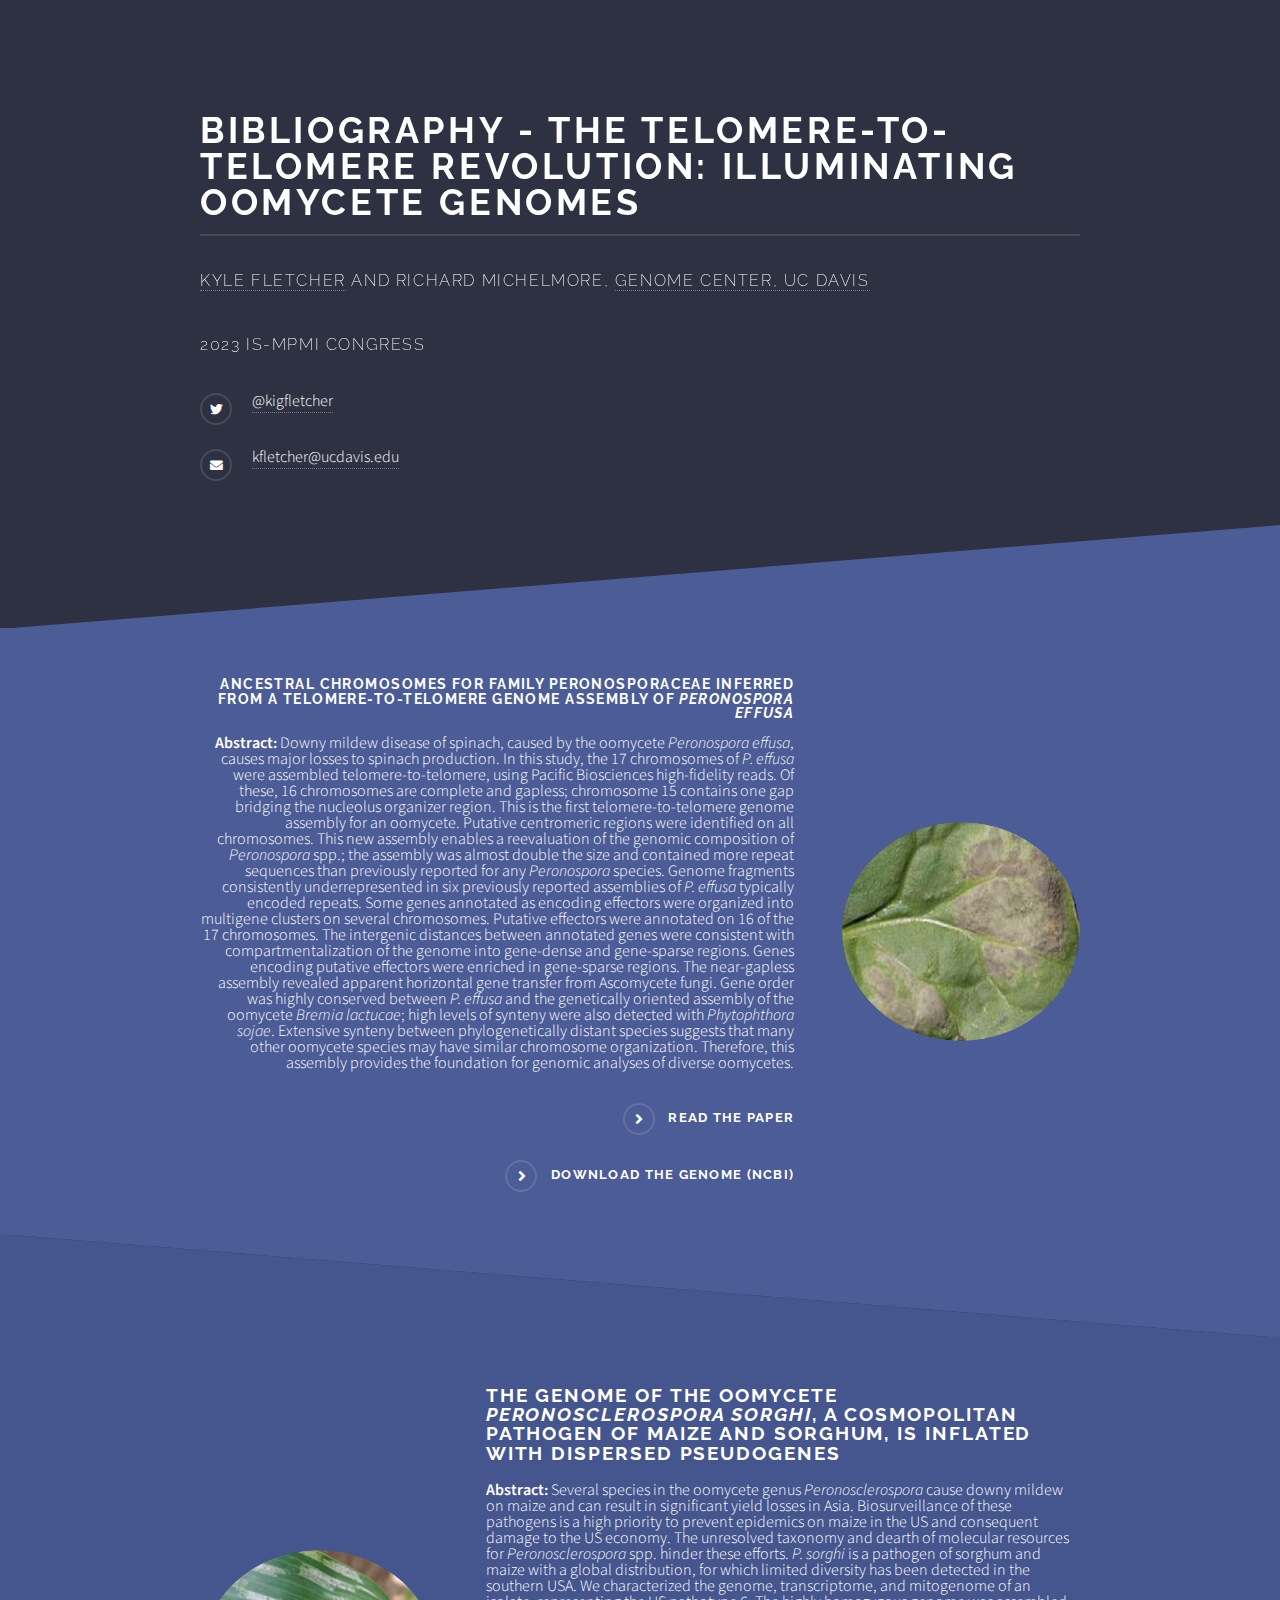
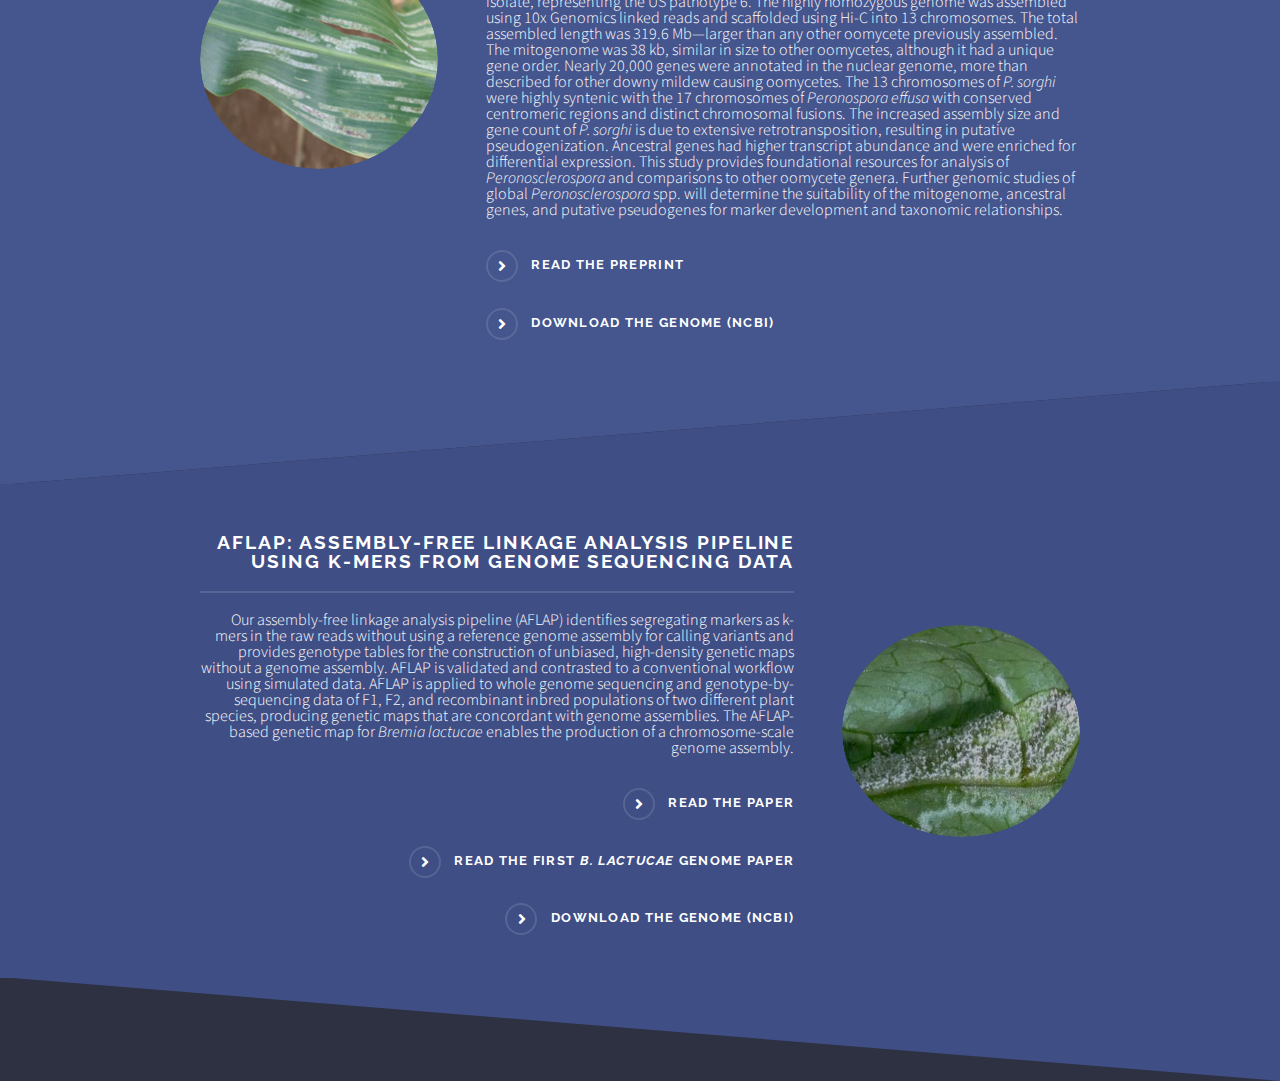
==== commit 089909be: "Update index.html" ====
--- a/index.html
+++ b/index.html
@@ -6,7 +6,7 @@
 -->
 <html>
 	<head>
-		<title>Bibliography - Complete genomics of downy mildew pathogens</title>
+		<title>Bibliography - CThe Telomere-to-Telomere Revolution: Illuminating Oomycete Genomes</title>
 		<meta charset="utf-8" />
 		<meta name="viewport" content="width=device-width, initial-scale=1, user-scalable=no" />
 		<link rel="stylesheet" href="assets/css/main.css" />
@@ -19,9 +19,9 @@
 				<!-- Banner -->
 					<section id="banner">
 						<div class="inner">
-							<h2>Bibliography - Complete genomics of downy mildew pathogens</h2>
+							<h2>Bibliography - The Telomere-to-Telomere Revolution: Illuminating Oomycete Genomes</h2>
 							<p><a href="mailto:kfletcher@ucdavis.edu" target="_blank">Kyle Fletcher</a> and Richard Michelmore, <a href="https://genomecenter.ucdavis.edu/" target="_blank">Genome Center, UC Davis</a></p>
-							<p>Plant and Animal Genomes meeting 30</p>
+							<p>2023 IS-MPMI CONGRESS</p>
 							<ul class="contact">
 								<li class="icon brands fa-twitter"><a href="https://twitter.com/KIGFletcher" target="_blank"> @kigfletcher</a></li>
 								<li class="icon solid fa-envelope"><a href="mailto:kfletcher@ucdavis.edu">kfletcher@ucdavis.edu</a></li>
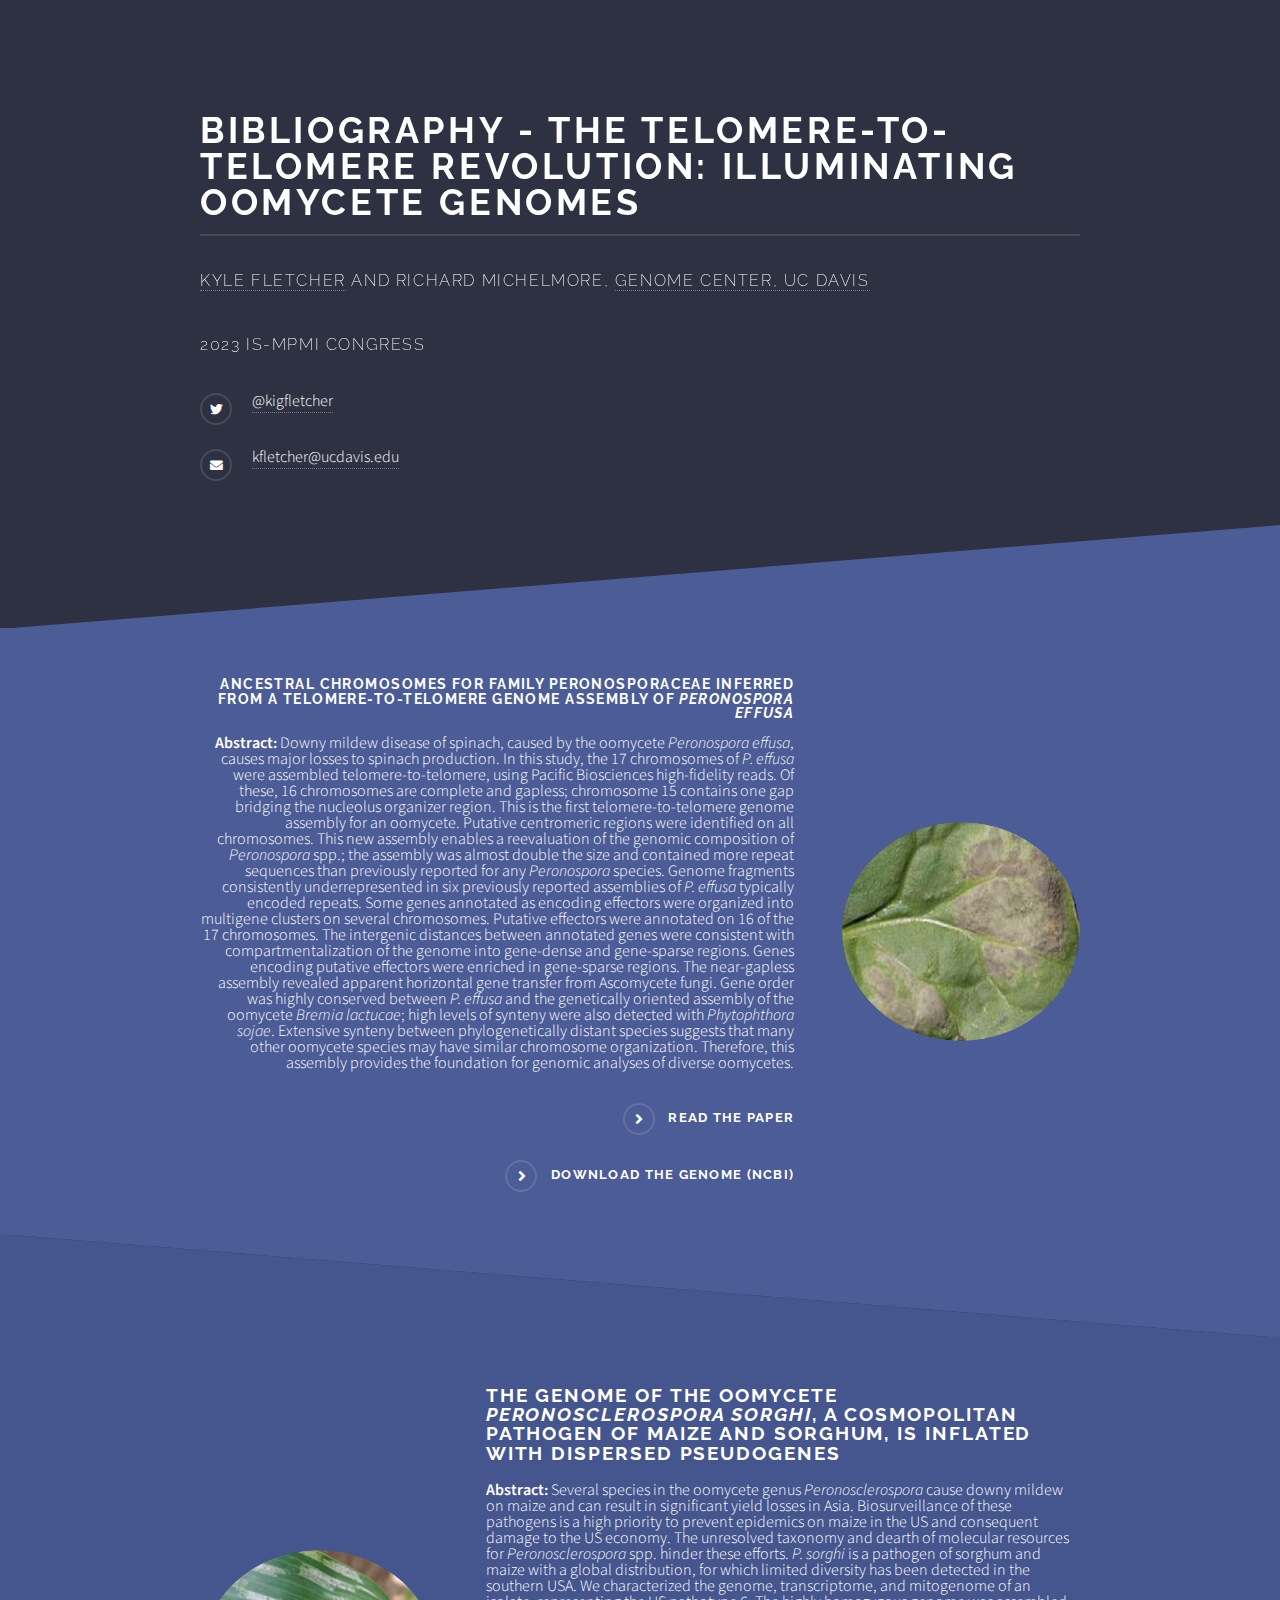
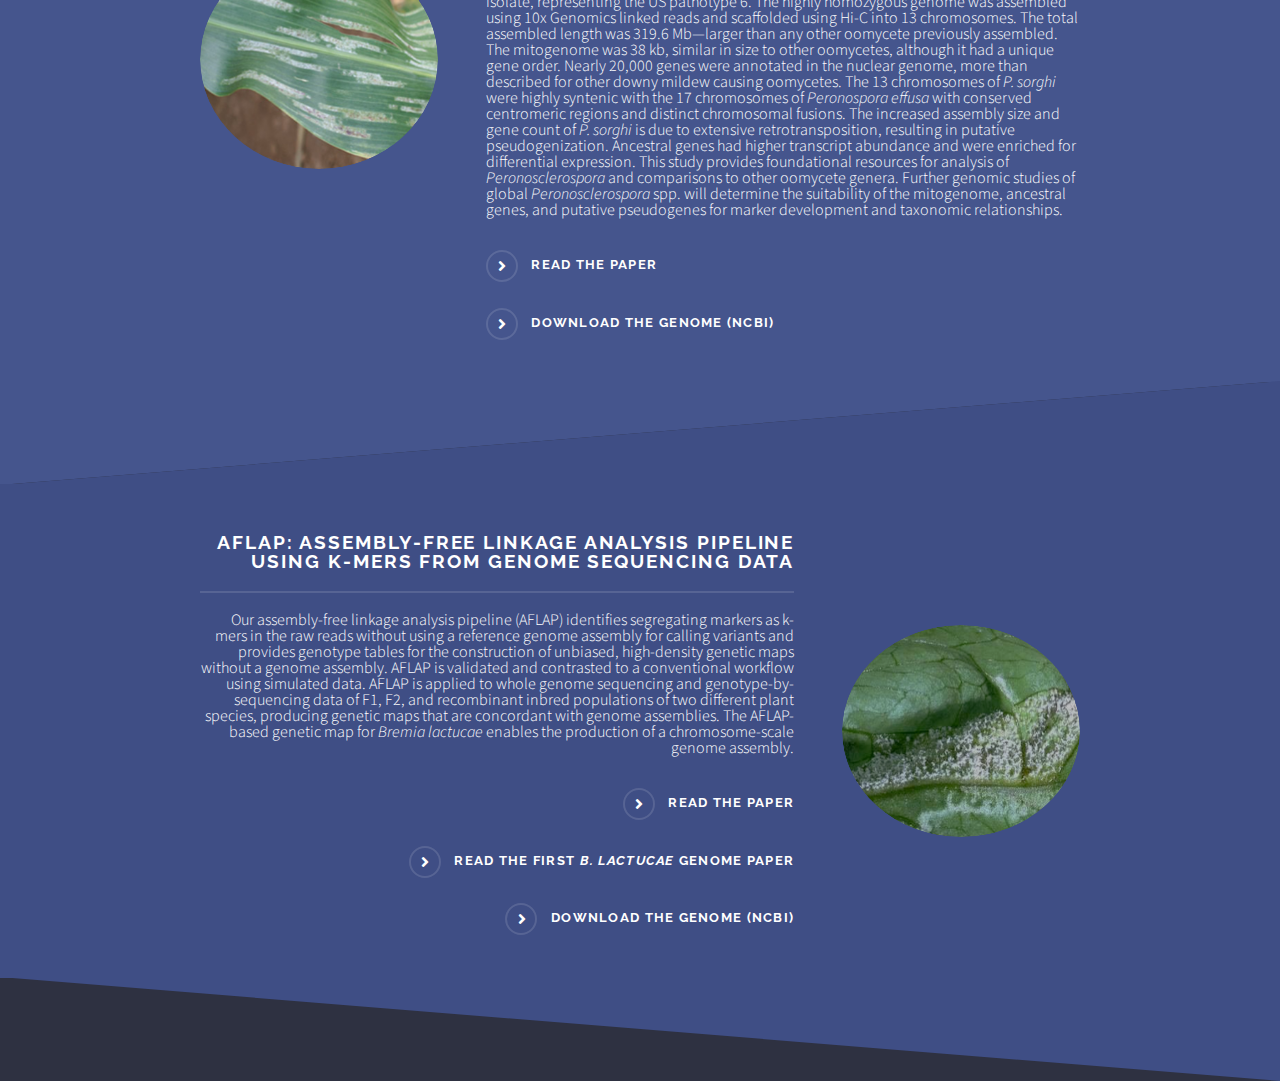
==== commit 434f28f4: "Update index.html" ====
--- a/index.html
+++ b/index.html
@@ -6,7 +6,7 @@
 -->
 <html>
 	<head>
-		<title>Bibliography - CThe Telomere-to-Telomere Revolution: Illuminating Oomycete Genomes</title>
+		<title>Bibliography - The Telomere-to-Telomere Revolution: Illuminating Oomycete Genomes</title>
 		<meta charset="utf-8" />
 		<meta name="viewport" content="width=device-width, initial-scale=1, user-scalable=no" />
 		<link rel="stylesheet" href="assets/css/main.css" />
@@ -52,7 +52,7 @@
 									<div class="content">
 										<h2>The genome of the oomycete <i>Peronosclerospora sorghi</i>, a cosmopolitan pathogen of maize and sorghum, is inflated with dispersed pseudogenes</h2>
 										<p><font size = "3"><b>Abstract:</b> Several species in the oomycete genus <i>Peronosclerospora</i> cause downy mildew on maize and can result in significant yield losses in Asia. Biosurveillance of these pathogens is a high priority to prevent epidemics on maize in the US and consequent damage to the US economy. The unresolved taxonomy and dearth of molecular resources for <i>Peronosclerospora</i> spp. hinder these efforts. <i>P. sorghi</i> is a pathogen of sorghum and maize with a global distribution, for which limited diversity has been detected in the southern USA. We characterized the genome, transcriptome, and mitogenome of an isolate, representing the US pathotype 6. The highly homozygous genome was assembled using 10x Genomics linked reads and scaffolded using Hi-C into 13 chromosomes. The total assembled length was 319.6 Mb—larger than any other oomycete previously assembled. The mitogenome was 38 kb, similar in size to other oomycetes, although it had a unique gene order. Nearly 20,000 genes were annotated in the nuclear genome, more than described for other downy mildew causing oomycetes. The 13 chromosomes of <i>P. sorghi</i> were highly syntenic with the 17 chromosomes of <i>Peronospora effusa</i> with conserved centromeric regions and distinct chromosomal fusions. The increased assembly size and gene count of <i>P. sorghi</i> is due to extensive retrotransposition, resulting in putative pseudogenization. Ancestral genes had higher transcript abundance and were enriched for differential expression. This study provides foundational resources for analysis of <i>Peronosclerospora</i> and comparisons to other oomycete genera. Further genomic studies of global <i>Peronosclerospora</i> spp. will determine the suitability of the mitogenome, ancestral genes, and putative pseudogenes for marker development and taxonomic relationships.</font></p>
-										<a href="https://www.biorxiv.org/content/10.1101/2022.07.13.499355v1" target="_blank" class="special">Read the preprint</a>
+										<a href="https://academic.oup.com/g3journal/article/13/3/jkac340/6967065" target="_blank" class="special">Read the paper</a>
 										<a href="https://www.ncbi.nlm.nih.gov/assembly/GCA_026184515.1/" target="_blank" class="special">Download the genome (NCBI)</a>
 									</div>
 								</div>
